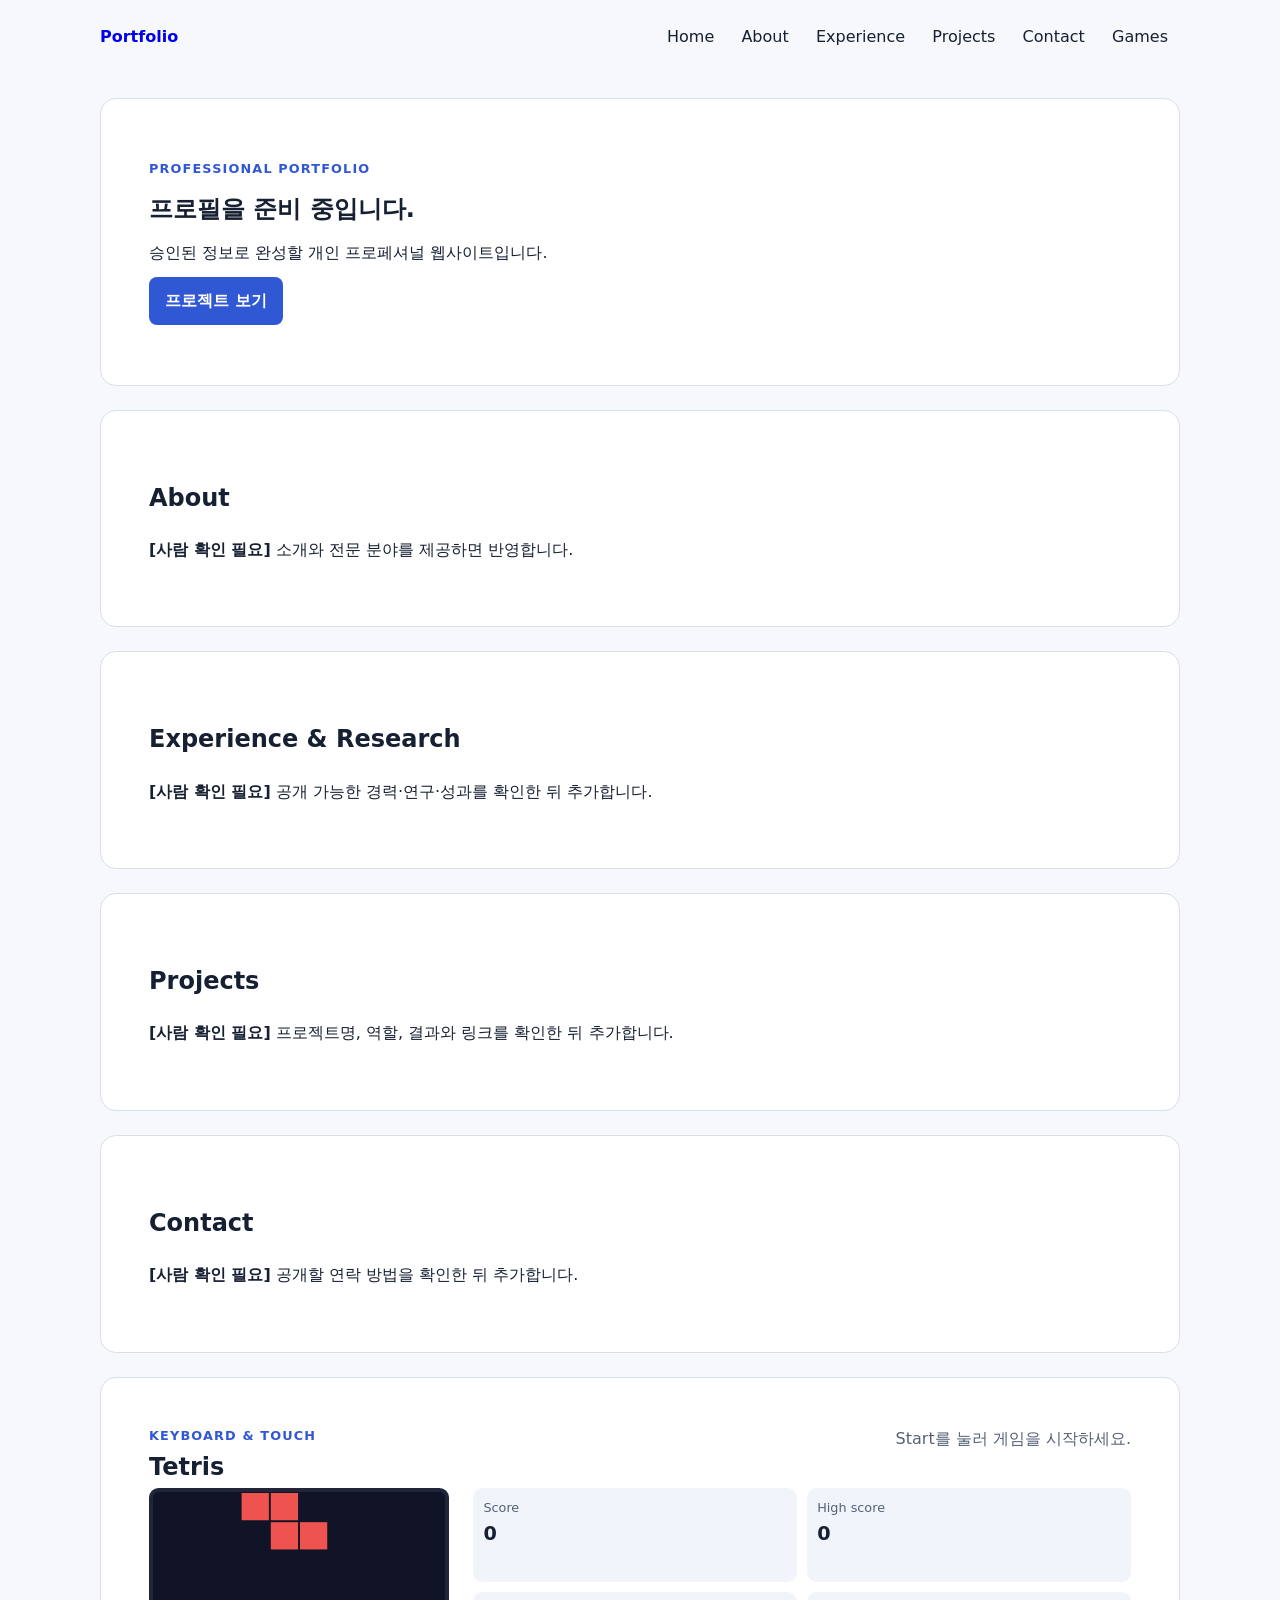
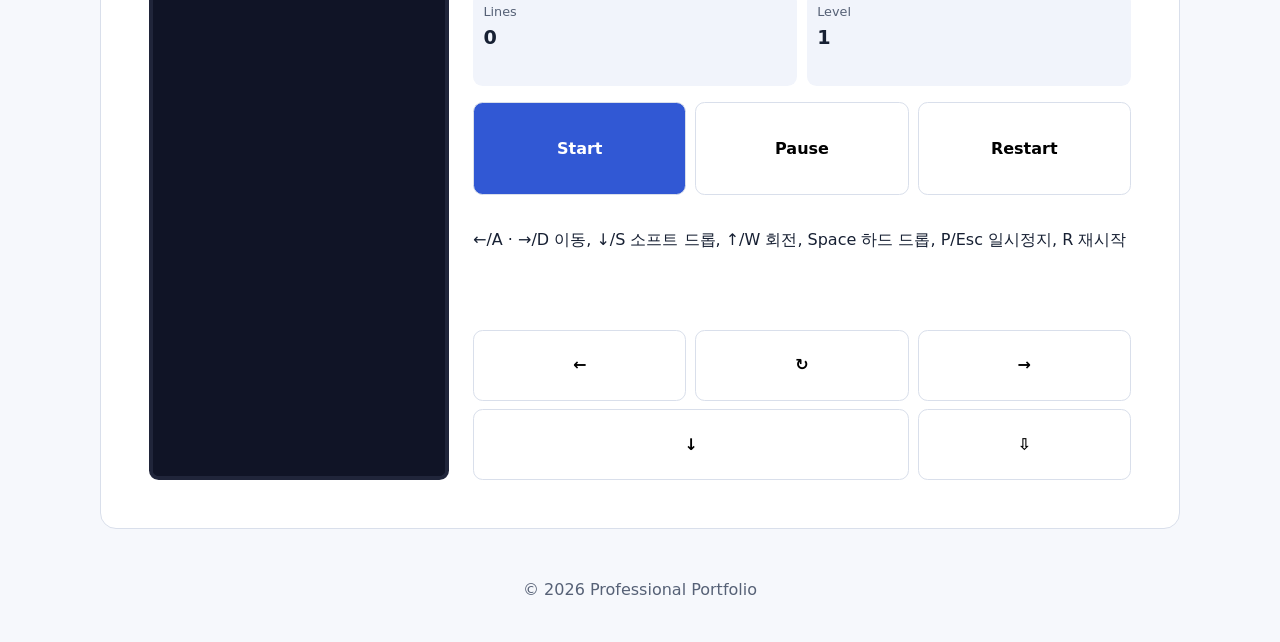
==== index.html @ 53e85b79 "Create responsive portfolio and Tetris game" ====
<!doctype html>
<html lang="ko"><head><meta charset="utf-8"><meta name="viewport" content="width=device-width, initial-scale=1"><meta name="description" content="반응형 프로페셔널 포트폴리오와 테트리스"><title>Professional Portfolio</title><link rel="stylesheet" href="styles.css"></head>
<body><header class="header"><a class="brand" href="#home">Portfolio</a><button id="menu" aria-expanded="false" aria-controls="nav">메뉴</button><nav id="nav" aria-label="주요 메뉴"><a href="#home">Home</a><a href="#about">About</a><a href="#experience">Experience</a><a href="#projects">Projects</a><a href="#contact">Contact</a><a href="#games">Games</a></nav></header>
<main><section id="home" class="hero"><p class="eyebrow">Professional Portfolio</p><h1>프로필을 준비 중입니다.</h1><p>승인된 정보로 완성할 개인 프로페셔널 웹사이트입니다.</p><a class="primary" href="#projects">프로젝트 보기</a></section>
<section id="about"><h2>About</h2><p><strong>[사람 확인 필요]</strong> 소개와 전문 분야를 제공하면 반영합니다.</p></section><section id="experience"><h2>Experience &amp; Research</h2><p><strong>[사람 확인 필요]</strong> 공개 가능한 경력·연구·성과를 확인한 뒤 추가합니다.</p></section><section id="projects"><h2>Projects</h2><p><strong>[사람 확인 필요]</strong> 프로젝트명, 역할, 결과와 링크를 확인한 뒤 추가합니다.</p></section><section id="contact"><h2>Contact</h2><p><strong>[사람 확인 필요]</strong> 공개할 연락 방법을 확인한 뒤 추가합니다.</p></section>
<section id="games"><div class="heading"><div><p class="eyebrow">Keyboard &amp; Touch</p><h2>Tetris</h2></div><p id="status" role="status" aria-live="polite">Start를 눌러 게임을 시작하세요.</p></div><div class="game"><canvas id="board" width="300" height="600" tabindex="0" aria-label="테트리스 게임 보드"></canvas><div class="panel"><dl><div><dt>Score</dt><dd id="score">0</dd></div><div><dt>High score</dt><dd id="high">0</dd></div><div><dt>Lines</dt><dd id="lines">0</dd></div><div><dt>Level</dt><dd id="level">1</dd></div></dl><div class="actions"><button data-a="start">Start</button><button data-a="pause">Pause</button><button data-a="restart">Restart</button></div><p>←/A · →/D 이동, ↓/S 소프트 드롭, ↑/W 회전, Space 하드 드롭, P/Esc 일시정지, R 재시작</p><div class="touch"><button data-a="left" aria-label="왼쪽">←</button><button data-a="rotate" aria-label="회전">↻</button><button data-a="right" aria-label="오른쪽">→</button><button data-a="down" aria-label="소프트 드롭">↓</button><button data-a="drop" aria-label="하드 드롭">⇩</button></div></div></div></section></main><footer>© <span id="year"></span> Professional Portfolio</footer><script src="game.js"></script><script src="script.js"></script></body></html>
---- styles.css ----
:root{--bg:#f6f8fc;--surface:#fff;--text:#172033;--muted:#566176;--accent:#3158d4;--border:#d9dfeb;--max:70rem}*{box-sizing:border-box}html{scroll-behavior:smooth}body{margin:0;min-width:0;background:var(--bg);color:var(--text);font:1rem/1.6 system-ui,sans-serif}.header,main,footer{max-width:var(--max);margin:auto;padding-inline:1.25rem}.header{display:flex;align-items:center;justify-content:space-between;gap:1rem;padding-block:1rem}.brand{font-weight:800;text-decoration:none}nav{display:flex;flex-wrap:wrap;gap:.2rem}nav a,#menu{padding:.5rem .75rem;border-radius:.5rem;text-decoration:none;color:inherit;font:inherit}nav a:hover,nav a:focus-visible{background:#e9edff}#menu{display:none;border:1px solid var(--border);background:#fff}section{margin-block:1.5rem;padding:clamp(1.4rem,4vw,3rem);border:1px solid var(--border);border-radius:1rem;background:var(--surface)}.hero{min-height:18rem;display:grid;align-content:center;gap:.7rem}.hero>*{margin:0}.eyebrow{margin:0;color:var(--accent);font-weight:800;font-size:.8rem;letter-spacing:.09em;text-transform:uppercase}.primary{justify-self:start;padding:.7rem 1rem;background:var(--accent);color:#fff;border-radius:.5rem;text-decoration:none;font-weight:700}.heading{display:flex;justify-content:space-between;gap:1rem}.heading h2{margin:.1rem 0}.heading>#status{margin:0;color:var(--muted);text-align:right}.game{display:grid;grid-template-columns:minmax(0,300px) minmax(15rem,1fr);gap:1.5rem}.game canvas{display:block;width:100%;height:auto;background:#101426;border:4px solid #20253a;border-radius:.6rem;touch-action:none}.panel{display:grid;gap:1rem}.panel dl{display:grid;grid-template-columns:repeat(2,1fr);gap:.6rem;margin:0}.panel dl div{padding:.65rem;background:#f1f4fb;border-radius:.6rem}.panel dt{font-size:.8rem;color:var(--muted)}.panel dd{margin:0;font-size:1.2rem;font-weight:800}.actions,.touch{display:grid;gap:.55rem}.actions{grid-template-columns:repeat(3,1fr)}.touch{grid-template-columns:repeat(3,1fr)}.touch button:nth-child(4){grid-column:1/3}.panel button{min-height:3rem;border:1px solid var(--border);border-radius:.6rem;background:#fff;font:inherit;font-weight:700;touch-action:manipulation}.actions button:first-child{background:var(--accent);color:#fff}footer{padding-block:1.5rem 2.5rem;text-align:center;color:var(--muted)}:focus-visible{outline:3px solid #f0a500;outline-offset:3px}@media(max-width:43.75rem){.header{flex-wrap:wrap}#menu{display:block}nav{display:none;width:100%;flex-direction:column;border-top:1px solid var(--border);padding-top:.5rem}nav.open{display:flex}nav a{width:100%}.heading{display:block}.heading>#status{text-align:left}.game{grid-template-columns:1fr}.game canvas,.panel{max-width:300px;margin:auto;width:100%}}@media(prefers-reduced-motion:reduce){html{scroll-behavior:auto}}
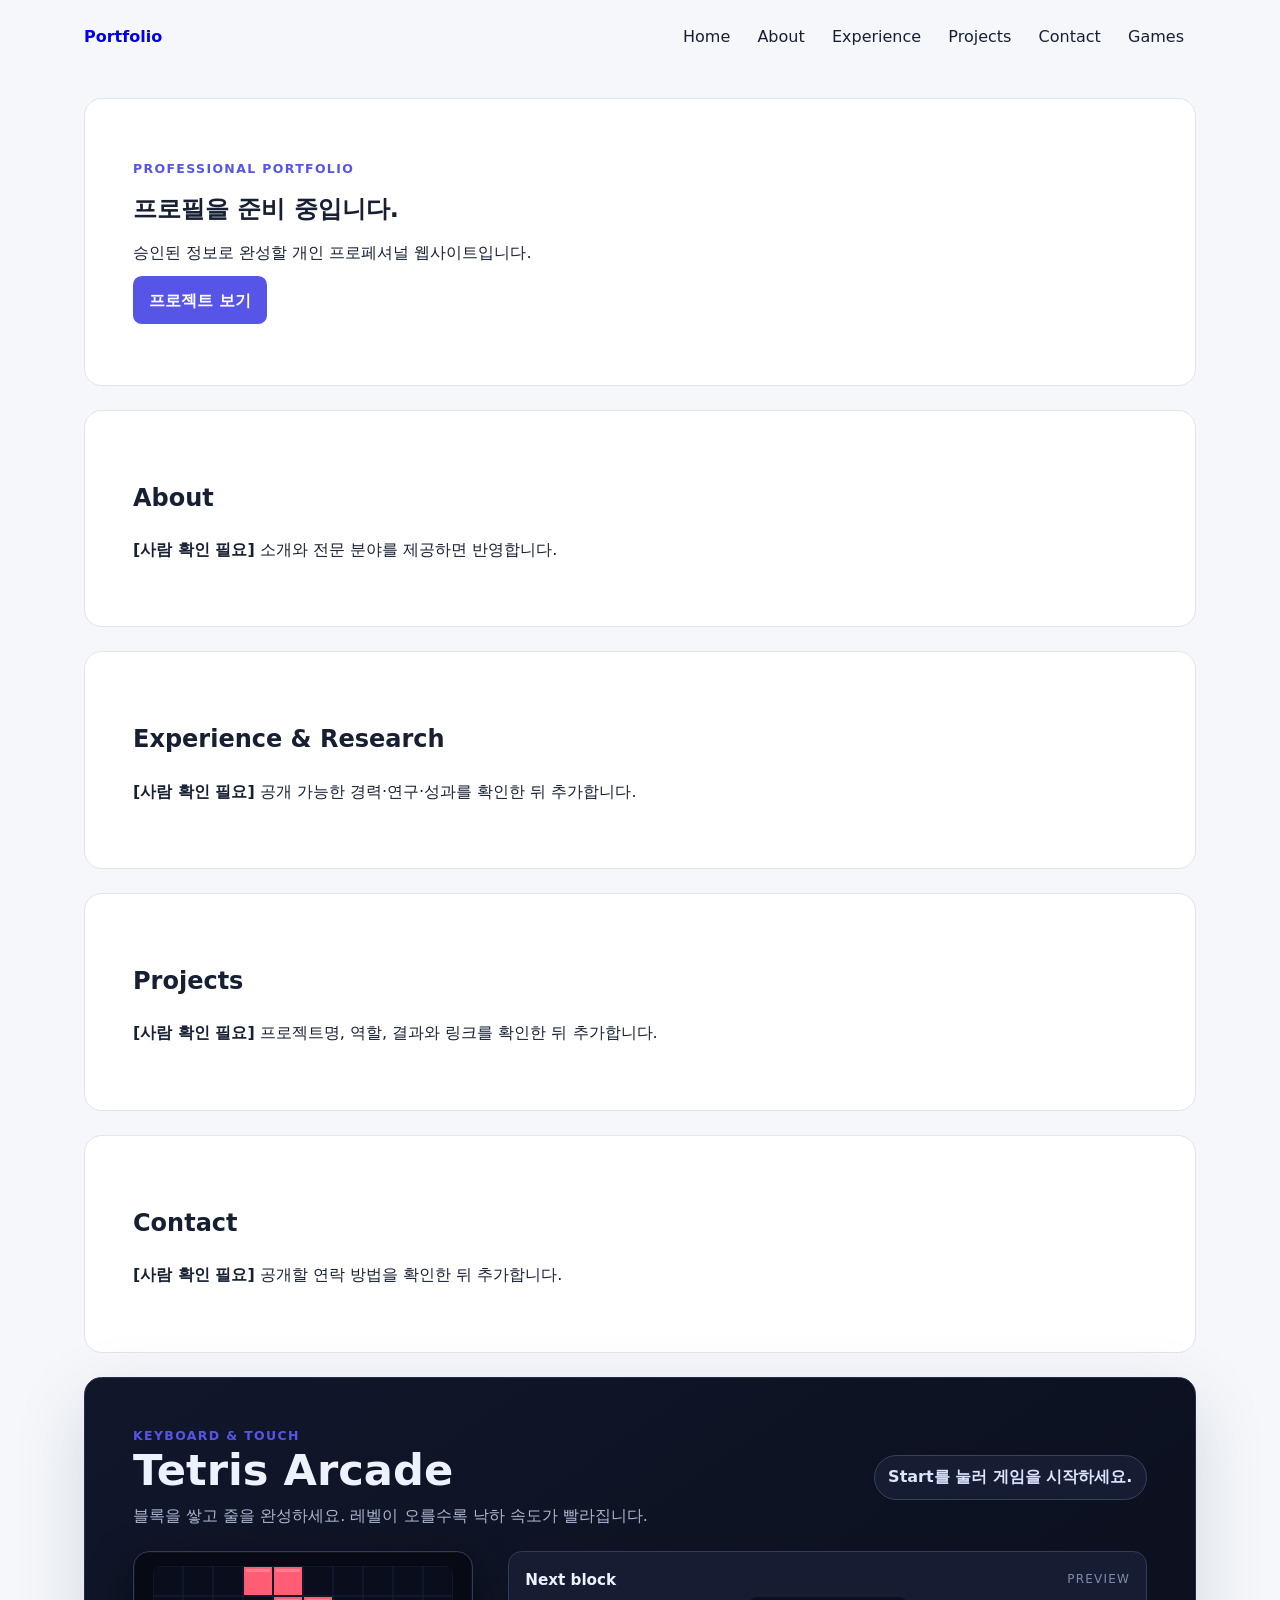
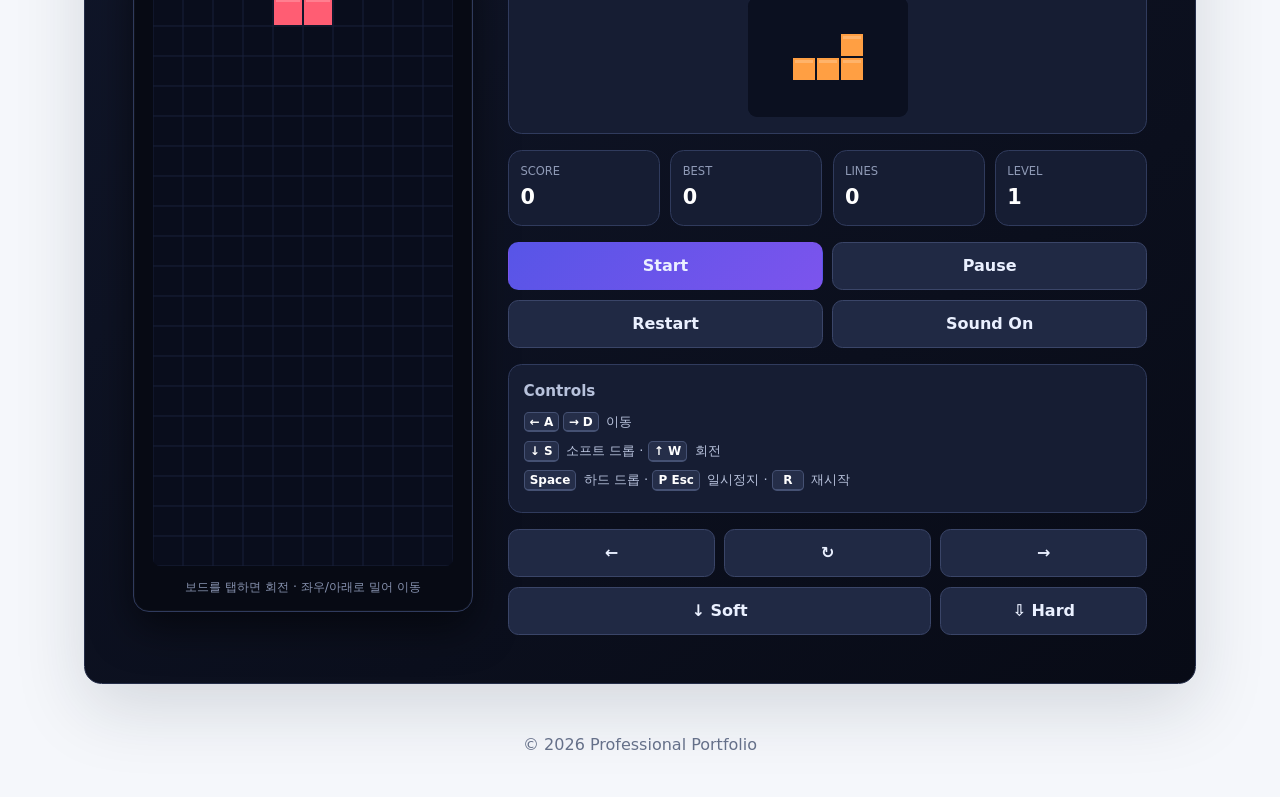
==== commit b4d99c8d: "Improve Tetris sound preview and layout" ====
--- a/index.html
+++ b/index.html
@@ -1,6 +1,39 @@
 <!doctype html>
-<html lang="ko"><head><meta charset="utf-8"><meta name="viewport" content="width=device-width, initial-scale=1"><meta name="description" content="반응형 프로페셔널 포트폴리오와 테트리스"><title>Professional Portfolio</title><link rel="stylesheet" href="styles.css"></head>
-<body><header class="header"><a class="brand" href="#home">Portfolio</a><button id="menu" aria-expanded="false" aria-controls="nav">메뉴</button><nav id="nav" aria-label="주요 메뉴"><a href="#home">Home</a><a href="#about">About</a><a href="#experience">Experience</a><a href="#projects">Projects</a><a href="#contact">Contact</a><a href="#games">Games</a></nav></header>
-<main><section id="home" class="hero"><p class="eyebrow">Professional Portfolio</p><h1>프로필을 준비 중입니다.</h1><p>승인된 정보로 완성할 개인 프로페셔널 웹사이트입니다.</p><a class="primary" href="#projects">프로젝트 보기</a></section>
-<section id="about"><h2>About</h2><p><strong>[사람 확인 필요]</strong> 소개와 전문 분야를 제공하면 반영합니다.</p></section><section id="experience"><h2>Experience &amp; Research</h2><p><strong>[사람 확인 필요]</strong> 공개 가능한 경력·연구·성과를 확인한 뒤 추가합니다.</p></section><section id="projects"><h2>Projects</h2><p><strong>[사람 확인 필요]</strong> 프로젝트명, 역할, 결과와 링크를 확인한 뒤 추가합니다.</p></section><section id="contact"><h2>Contact</h2><p><strong>[사람 확인 필요]</strong> 공개할 연락 방법을 확인한 뒤 추가합니다.</p></section>
-<section id="games"><div class="heading"><div><p class="eyebrow">Keyboard &amp; Touch</p><h2>Tetris</h2></div><p id="status" role="status" aria-live="polite">Start를 눌러 게임을 시작하세요.</p></div><div class="game"><canvas id="board" width="300" height="600" tabindex="0" aria-label="테트리스 게임 보드"></canvas><div class="panel"><dl><div><dt>Score</dt><dd id="score">0</dd></div><div><dt>High score</dt><dd id="high">0</dd></div><div><dt>Lines</dt><dd id="lines">0</dd></div><div><dt>Level</dt><dd id="level">1</dd></div></dl><div class="actions"><button data-a="start">Start</button><button data-a="pause">Pause</button><button data-a="restart">Restart</button></div><p>←/A · →/D 이동, ↓/S 소프트 드롭, ↑/W 회전, Space 하드 드롭, P/Esc 일시정지, R 재시작</p><div class="touch"><button data-a="left" aria-label="왼쪽">←</button><button data-a="rotate" aria-label="회전">↻</button><button data-a="right" aria-label="오른쪽">→</button><button data-a="down" aria-label="소프트 드롭">↓</button><button data-a="drop" aria-label="하드 드롭">⇩</button></div></div></div></section></main><footer>© <span id="year"></span> Professional Portfolio</footer><script src="game.js"></script><script src="script.js"></script></body></html>
+<html lang="ko">
+<head>
+  <meta charset="utf-8">
+  <meta name="viewport" content="width=device-width, initial-scale=1">
+  <meta name="description" content="반응형 프로페셔널 포트폴리오와 테트리스">
+  <title>Professional Portfolio</title>
+  <link rel="stylesheet" href="styles.css">
+</head>
+<body>
+  <header class="header">
+    <a class="brand" href="#home">Portfolio</a>
+    <button id="menu" aria-expanded="false" aria-controls="nav">메뉴</button>
+    <nav id="nav" aria-label="주요 메뉴"><a href="#home">Home</a><a href="#about">About</a><a href="#experience">Experience</a><a href="#projects">Projects</a><a href="#contact">Contact</a><a href="#games">Games</a></nav>
+  </header>
+  <main>
+    <section id="home" class="hero"><p class="eyebrow">Professional Portfolio</p><h1>프로필을 준비 중입니다.</h1><p>승인된 정보로 완성할 개인 프로페셔널 웹사이트입니다.</p><a class="primary" href="#projects">프로젝트 보기</a></section>
+    <section id="about"><h2>About</h2><p><strong>[사람 확인 필요]</strong> 소개와 전문 분야를 제공하면 반영합니다.</p></section>
+    <section id="experience"><h2>Experience &amp; Research</h2><p><strong>[사람 확인 필요]</strong> 공개 가능한 경력·연구·성과를 확인한 뒤 추가합니다.</p></section>
+    <section id="projects"><h2>Projects</h2><p><strong>[사람 확인 필요]</strong> 프로젝트명, 역할, 결과와 링크를 확인한 뒤 추가합니다.</p></section>
+    <section id="contact"><h2>Contact</h2><p><strong>[사람 확인 필요]</strong> 공개할 연락 방법을 확인한 뒤 추가합니다.</p></section>
+    <section id="games" class="games-section">
+      <div class="heading"><div><p class="eyebrow">Keyboard &amp; Touch</p><h2>Tetris Arcade</h2><p class="game-intro">블록을 쌓고 줄을 완성하세요. 레벨이 오를수록 낙하 속도가 빨라집니다.</p></div><p id="status" class="status" role="status" aria-live="polite">Start를 눌러 게임을 시작하세요.</p></div>
+      <div class="game-layout">
+        <div class="board-card"><canvas id="board" width="300" height="600" tabindex="0" aria-label="테트리스 게임 보드"></canvas><p class="board-hint">보드를 탭하면 회전 · 좌우/아래로 밀어 이동</p></div>
+        <aside class="game-sidebar" aria-label="테트리스 정보와 조작">
+          <div class="next-card"><div class="card-title"><h3>Next block</h3><span>Preview</span></div><canvas id="next-board" width="160" height="120" aria-label="다음 테트로미노 미리보기"></canvas></div>
+          <dl class="score-grid"><div><dt>Score</dt><dd id="score">0</dd></div><div><dt>Best</dt><dd id="high">0</dd></div><div><dt>Lines</dt><dd id="lines">0</dd></div><div><dt>Level</dt><dd id="level">1</dd></div></dl>
+          <div class="game-actions"><button data-a="start" class="accent">Start</button><button data-a="pause">Pause</button><button data-a="restart">Restart</button><button data-a="sound" id="sound-toggle" aria-pressed="true">Sound On</button></div>
+          <div class="key-guide"><h3>Controls</h3><p><kbd>← A</kbd><kbd>→ D</kbd> 이동</p><p><kbd>↓ S</kbd> 소프트 드롭 · <kbd>↑ W</kbd> 회전</p><p><kbd>Space</kbd> 하드 드롭 · <kbd>P Esc</kbd> 일시정지 · <kbd>R</kbd> 재시작</p></div>
+          <div class="touch" aria-label="모바일 조작"><button data-a="left" aria-label="왼쪽">←</button><button data-a="rotate" aria-label="회전">↻</button><button data-a="right" aria-label="오른쪽">→</button><button data-a="down" aria-label="소프트 드롭">↓ Soft</button><button data-a="drop" aria-label="하드 드롭">⇩ Hard</button></div>
+        </aside>
+      </div>
+    </section>
+  </main>
+  <footer>© <span id="year"></span> Professional Portfolio</footer>
+  <script src="game.js"></script><script src="script.js"></script>
+</body>
+</html>
--- a/styles.css
+++ b/styles.css
@@ -1 +1,3 @@
-:root{--bg:#f6f8fc;--surface:#fff;--text:#172033;--muted:#566176;--accent:#3158d4;--border:#d9dfeb;--max:70rem}*{box-sizing:border-box}html{scroll-behavior:smooth}body{margin:0;min-width:0;background:var(--bg);color:var(--text);font:1rem/1.6 system-ui,sans-serif}.header,main,footer{max-width:var(--max);margin:auto;padding-inline:1.25rem}.header{display:flex;align-items:center;justify-content:space-between;gap:1rem;padding-block:1rem}.brand{font-weight:800;text-decoration:none}nav{display:flex;flex-wrap:wrap;gap:.2rem}nav a,#menu{padding:.5rem .75rem;border-radius:.5rem;text-decoration:none;color:inherit;font:inherit}nav a:hover,nav a:focus-visible{background:#e9edff}#menu{display:none;border:1px solid var(--border);background:#fff}section{margin-block:1.5rem;padding:clamp(1.4rem,4vw,3rem);border:1px solid var(--border);border-radius:1rem;background:var(--surface)}.hero{min-height:18rem;display:grid;align-content:center;gap:.7rem}.hero>*{margin:0}.eyebrow{margin:0;color:var(--accent);font-weight:800;font-size:.8rem;letter-spacing:.09em;text-transform:uppercase}.primary{justify-self:start;padding:.7rem 1rem;background:var(--accent);color:#fff;border-radius:.5rem;text-decoration:none;font-weight:700}.heading{display:flex;justify-content:space-between;gap:1rem}.heading h2{margin:.1rem 0}.heading>#status{margin:0;color:var(--muted);text-align:right}.game{display:grid;grid-template-columns:minmax(0,300px) minmax(15rem,1fr);gap:1.5rem}.game canvas{display:block;width:100%;height:auto;background:#101426;border:4px solid #20253a;border-radius:.6rem;touch-action:none}.panel{display:grid;gap:1rem}.panel dl{display:grid;grid-template-columns:repeat(2,1fr);gap:.6rem;margin:0}.panel dl div{padding:.65rem;background:#f1f4fb;border-radius:.6rem}.panel dt{font-size:.8rem;color:var(--muted)}.panel dd{margin:0;font-size:1.2rem;font-weight:800}.actions,.touch{display:grid;gap:.55rem}.actions{grid-template-columns:repeat(3,1fr)}.touch{grid-template-columns:repeat(3,1fr)}.touch button:nth-child(4){grid-column:1/3}.panel button{min-height:3rem;border:1px solid var(--border);border-radius:.6rem;background:#fff;font:inherit;font-weight:700;touch-action:manipulation}.actions button:first-child{background:var(--accent);color:#fff}footer{padding-block:1.5rem 2.5rem;text-align:center;color:var(--muted)}:focus-visible{outline:3px solid #f0a500;outline-offset:3px}@media(max-width:43.75rem){.header{flex-wrap:wrap}#menu{display:block}nav{display:none;width:100%;flex-direction:column;border-top:1px solid var(--border);padding-top:.5rem}nav.open{display:flex}nav a{width:100%}.heading{display:block}.heading>#status{text-align:left}.game{grid-template-columns:1fr}.game canvas,.panel{max-width:300px;margin:auto;width:100%}}@media(prefers-reduced-motion:reduce){html{scroll-behavior:auto}}
+:root{--bg:#f5f7fb;--surface:#fff;--text:#172033;--muted:#657089;--accent:#5755e7;--accent2:#27c4f4;--border:#dfe4ef;--dark:#0c1020;--max:72rem}*{box-sizing:border-box}html{scroll-behavior:smooth}body{margin:0;min-width:0;background:var(--bg);color:var(--text);font:1rem/1.6 system-ui,sans-serif}.header,main,footer{max-width:var(--max);margin:auto;padding-inline:1.25rem}.header{display:flex;align-items:center;justify-content:space-between;gap:1rem;padding-block:1rem}.brand{font-weight:900;text-decoration:none}nav{display:flex;flex-wrap:wrap;gap:.2rem}nav a,#menu{padding:.5rem .75rem;border-radius:.5rem;text-decoration:none;color:inherit;font:inherit}nav a:hover,nav a:focus-visible{background:#e9eafd}#menu{display:none;border:1px solid var(--border);background:#fff}section{margin-block:1.5rem;padding:clamp(1.4rem,4vw,3rem);border:1px solid var(--border);border-radius:1.1rem;background:var(--surface)}.hero{min-height:18rem;display:grid;align-content:center;gap:.7rem}.hero>*{margin:0}.eyebrow{margin:0;color:var(--accent);font-weight:900;font-size:.78rem;letter-spacing:.11em;text-transform:uppercase}.primary{justify-self:start;padding:.7rem 1rem;background:var(--accent);color:#fff;border-radius:.55rem;text-decoration:none;font-weight:800}footer{padding-block:1.5rem 2.5rem;text-align:center;color:var(--muted)}:focus-visible{outline:3px solid #ffbb36;outline-offset:3px}
+.games-section{color:#edf2ff;background:linear-gradient(145deg,#11172b,#080b16);border-color:#242d48;box-shadow:0 24px 70px #17203325}.heading{display:flex;justify-content:space-between;gap:1.5rem;margin-bottom:1.4rem}.heading h2{margin:.1rem 0;font-size:clamp(1.8rem,4vw,2.7rem);line-height:1.1}.game-intro{margin:.5rem 0 0;color:#abb6d2}.status{align-self:center;margin:0;padding:.55rem .85rem;border:1px solid #364162;border-radius:999px;color:#dce4ff;background:#161d33;text-align:center;font-weight:700}.game-layout{display:grid;grid-template-columns:minmax(260px,340px) minmax(260px,1fr);gap:clamp(1rem,3vw,2.2rem);align-items:start}.board-card{padding:clamp(.55rem,2vw,.9rem);border:1px solid #303b5d;border-radius:1rem;background:#070a14;box-shadow:inset 0 0 0 1px #ffffff08,0 16px 40px #0008}.board-card canvas{display:block;width:100%;height:auto;max-width:300px;margin:auto;background:#090d1c;border-radius:.45rem;touch-action:none}.board-hint{margin:.65rem 0 0;color:#8792af;font-size:.78rem;text-align:center}.game-sidebar{display:grid;gap:1rem}.next-card,.score-grid>div,.key-guide{border:1px solid #303b5d;border-radius:.85rem;background:#161d33}.next-card{padding:1rem}.card-title{display:flex;align-items:center;justify-content:space-between}.card-title h3,.key-guide h3{margin:0;font-size:.95rem}.card-title span{color:#7f8aaa;font-size:.75rem;text-transform:uppercase;letter-spacing:.1em}.next-card canvas{display:block;width:160px;max-width:100%;height:120px;margin:.3rem auto 0;background:#0b1020;border-radius:.6rem}.score-grid{display:grid;grid-template-columns:repeat(4,1fr);gap:.65rem;margin:0}.score-grid>div{padding:.7rem}.score-grid dt{color:#8f9ab6;font-size:.72rem;text-transform:uppercase}.score-grid dd{margin:0;color:#fff;font-size:1.3rem;font-weight:900}.game-actions,.touch{display:grid;gap:.6rem}.game-actions{grid-template-columns:repeat(2,1fr)}.touch{grid-template-columns:repeat(3,1fr)}.touch button:nth-child(4){grid-column:1/3}.game-actions button,.touch button{min-height:3rem;border:1px solid #3a4568;border-radius:.65rem;color:#eaf0ff;background:#202944;font:inherit;font-weight:800;cursor:pointer;touch-action:manipulation}.game-actions button:hover,.touch button:hover{background:#2a3556}.game-actions .accent{border-color:transparent;background:linear-gradient(135deg,var(--accent),#7c54ed)}.game-actions [aria-pressed=false]{color:#9ca7c2;background:#11172a}.key-guide{padding:.9rem;color:#b8c2dc;font-size:.82rem}.key-guide p{margin:.45rem 0}.key-guide kbd{display:inline-block;min-width:2rem;margin-right:.2rem;padding:.12rem .32rem;border:1px solid #455173;border-bottom-width:2px;border-radius:.3rem;color:#fff;background:#252e49;text-align:center;font:700 .75rem system-ui}
+@media(max-width:48rem){.game-layout{grid-template-columns:minmax(250px,310px) minmax(240px,1fr)}.score-grid{grid-template-columns:repeat(2,1fr)}}@media(max-width:43.75rem){.header{flex-wrap:wrap}#menu{display:block}nav{display:none;width:100%;flex-direction:column;border-top:1px solid var(--border);padding-top:.5rem}nav.open{display:flex}nav a{width:100%}.heading{display:block}.status{display:inline-block;margin-top:.8rem}.game-layout{grid-template-columns:1fr}.board-card,.game-sidebar{width:100%;max-width:340px;margin:auto}.score-grid{grid-template-columns:repeat(2,1fr)}.score-grid dd{font-size:1.05rem}}@media(max-width:25rem){section{padding:1rem}}@media(prefers-reduced-motion:reduce){html{scroll-behavior:auto}}
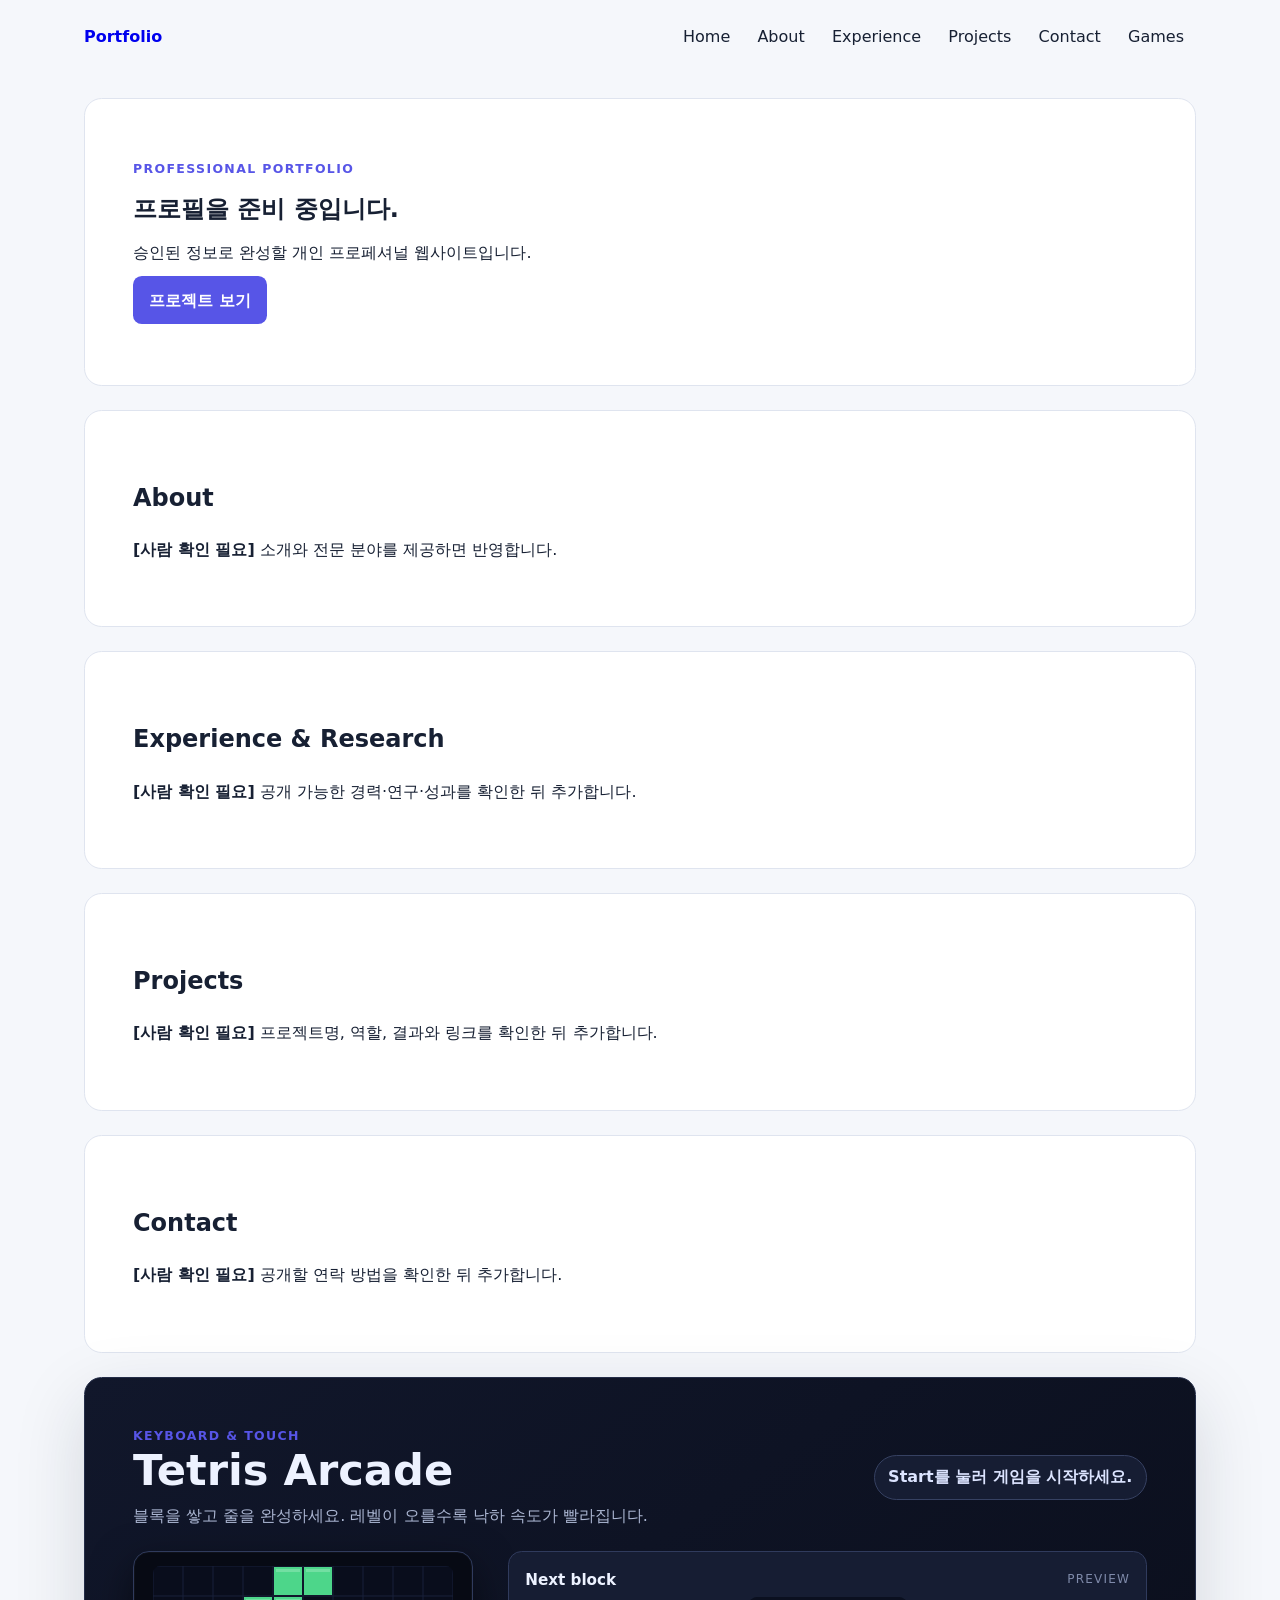
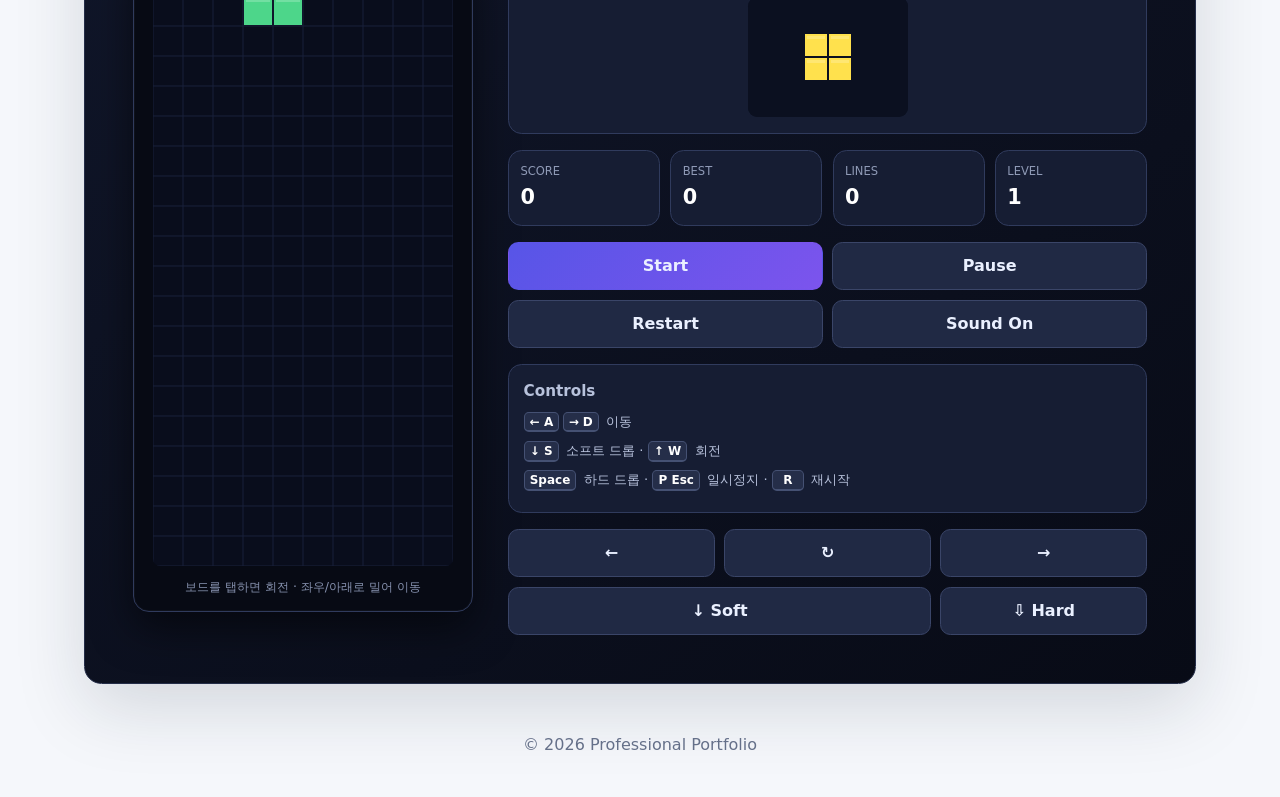
==== commit c68e8e40: "Refresh cached Tetris assets" ====
--- a/index.html
+++ b/index.html
@@ -5,7 +5,7 @@
   <meta name="viewport" content="width=device-width, initial-scale=1">
   <meta name="description" content="반응형 프로페셔널 포트폴리오와 테트리스">
   <title>Professional Portfolio</title>
-  <link rel="stylesheet" href="styles.css">
+  <link rel="stylesheet" href="styles.css?v=20260714-2">
 </head>
 <body>
   <header class="header">
@@ -34,6 +34,6 @@
     </section>
   </main>
   <footer>© <span id="year"></span> Professional Portfolio</footer>
-  <script src="game.js"></script><script src="script.js"></script>
+  <script src="game.js?v=20260714-2"></script><script src="script.js?v=20260714-2"></script>
 </body>
 </html>
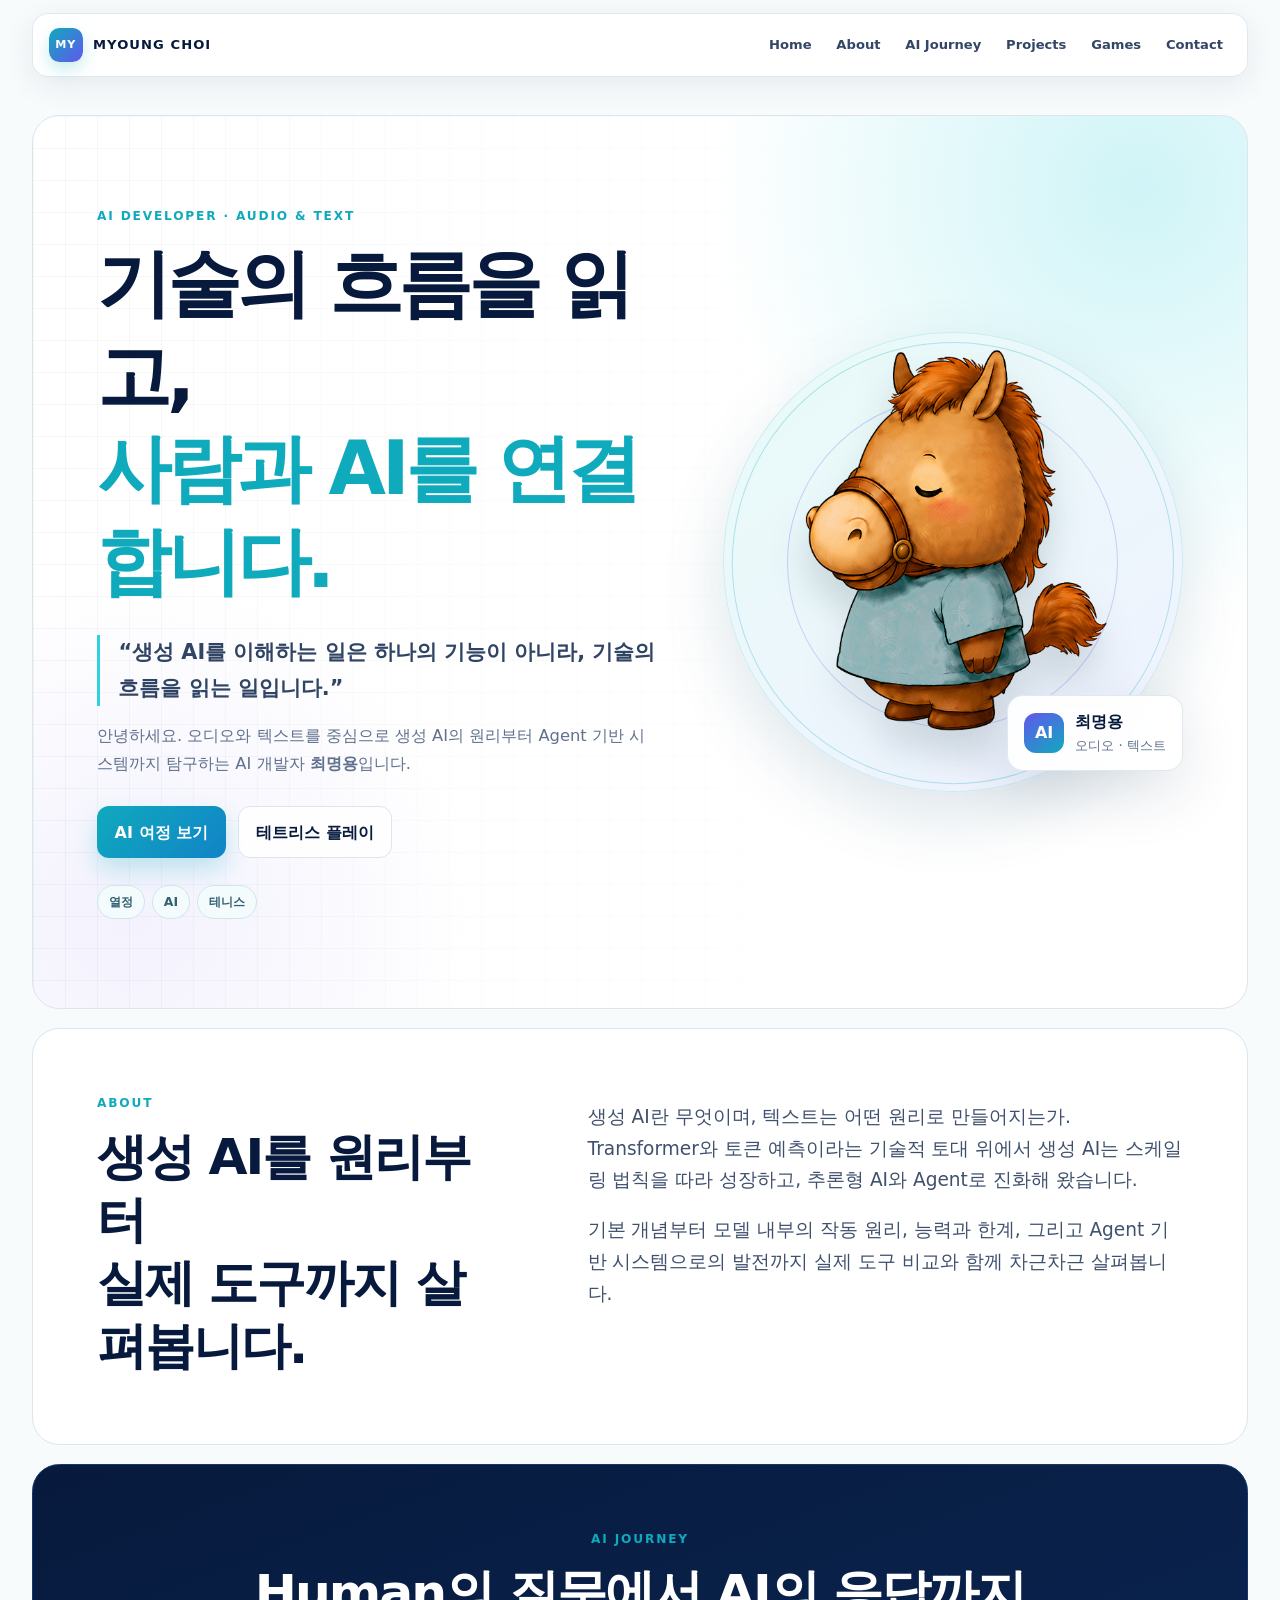
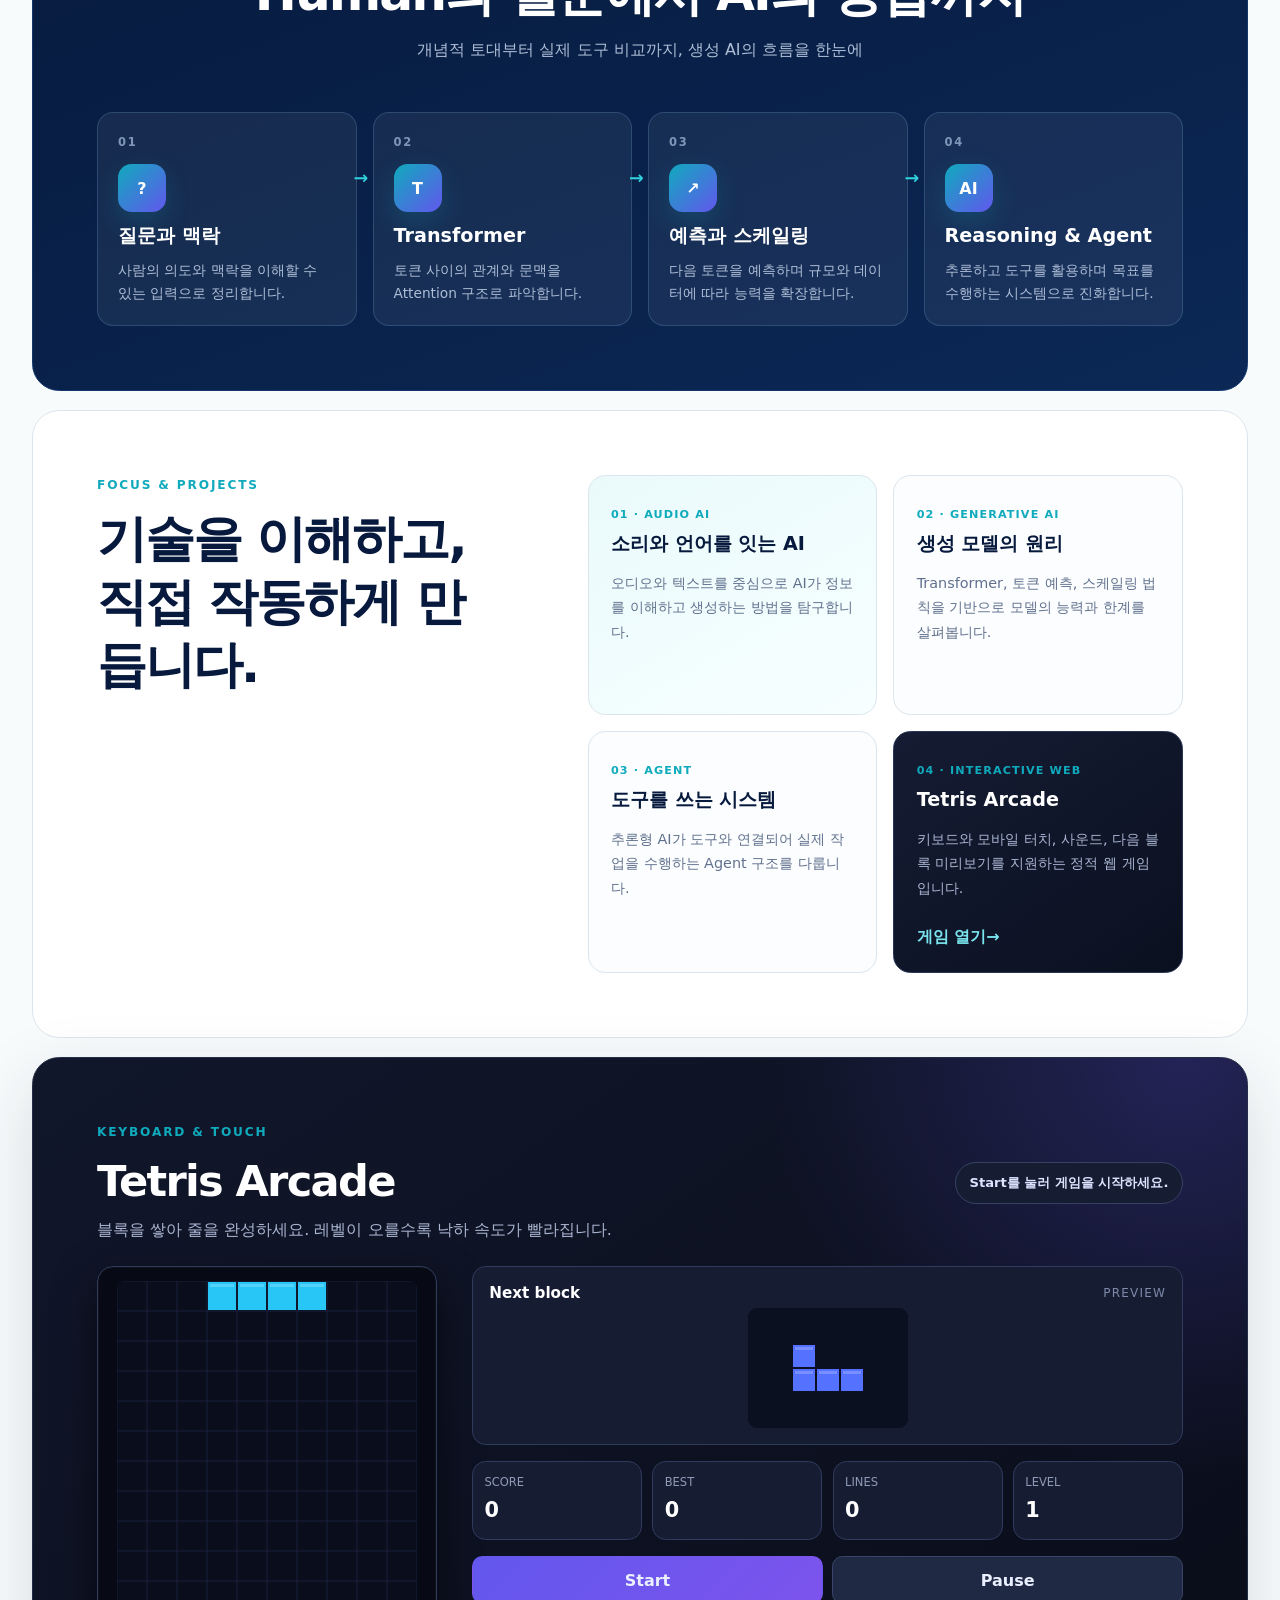
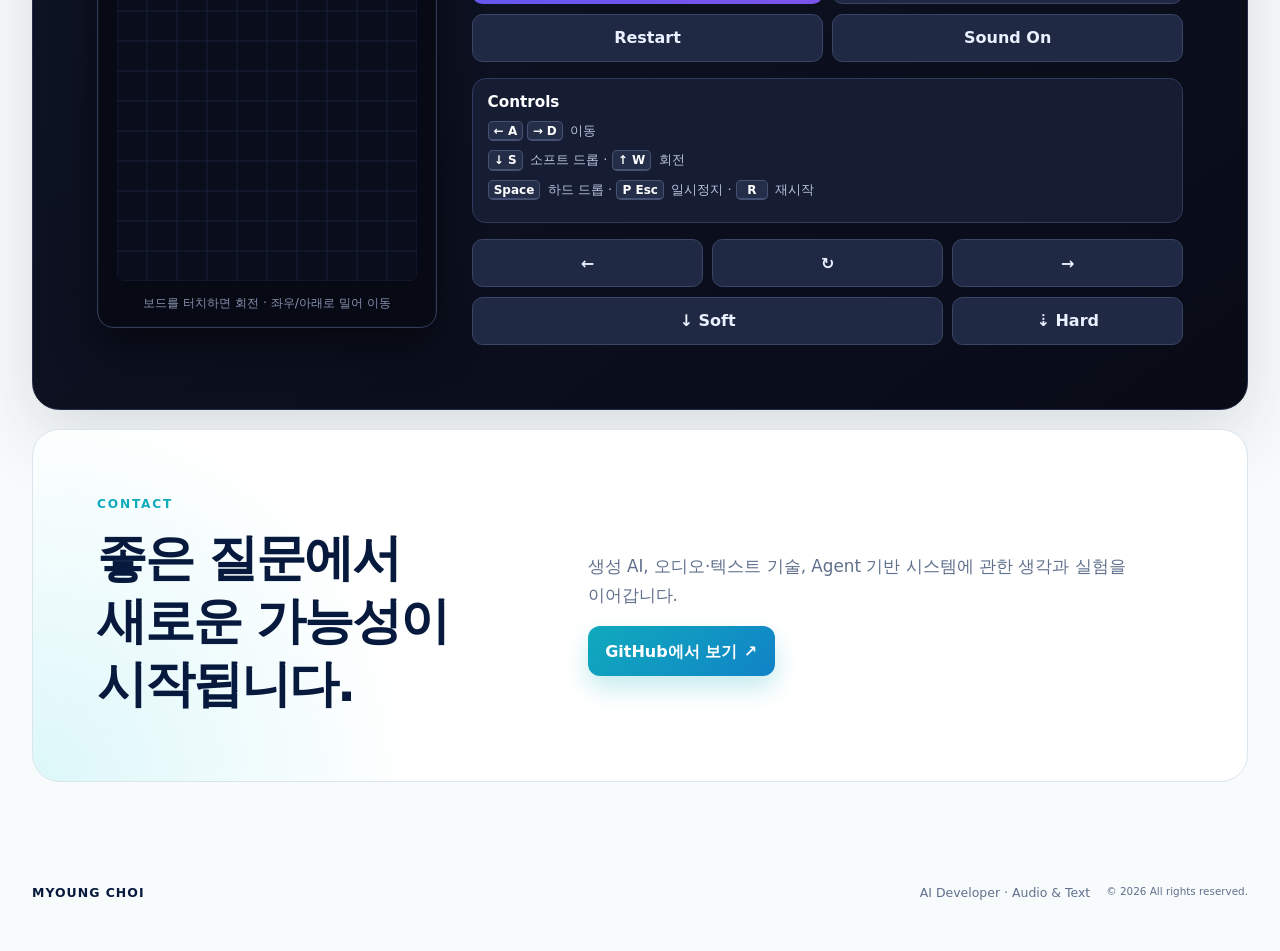
==== commit e50cea24: "Build AI portfolio visual experience" ====
--- a/index.html
+++ b/index.html
@@ -3,37 +3,138 @@
 <head>
   <meta charset="utf-8">
   <meta name="viewport" content="width=device-width, initial-scale=1">
-  <meta name="description" content="반응형 프로페셔널 포트폴리오와 테트리스">
-  <title>Professional Portfolio</title>
-  <link rel="stylesheet" href="styles.css?v=20260714-2">
+  <meta name="description" content="생성 AI의 원리와 흐름을 탐구하는 AI 개발자 최명용의 프로페셔널 포트폴리오">
+  <meta name="theme-color" content="#071a3d">
+  <title>최명용 | AI Developer</title>
+  <link rel="stylesheet" href="styles.css?v=20260714-3">
 </head>
 <body>
-  <header class="header">
-    <a class="brand" href="#home">Portfolio</a>
-    <button id="menu" aria-expanded="false" aria-controls="nav">메뉴</button>
-    <nav id="nav" aria-label="주요 메뉴"><a href="#home">Home</a><a href="#about">About</a><a href="#experience">Experience</a><a href="#projects">Projects</a><a href="#contact">Contact</a><a href="#games">Games</a></nav>
+  <a class="skip-link" href="#main">본문으로 바로가기</a>
+  <header class="site-header">
+    <a class="brand" href="#home" aria-label="최명용 포트폴리오 홈">
+      <span class="brand-mark" aria-hidden="true">MY</span>
+      <span>MYOUNG CHOI</span>
+    </a>
+    <button id="menu" class="menu-button" type="button" aria-expanded="false" aria-controls="nav">메뉴</button>
+    <nav id="nav" aria-label="주요 메뉴">
+      <a href="#home">Home</a>
+      <a href="#about">About</a>
+      <a href="#journey">AI Journey</a>
+      <a href="#projects">Projects</a>
+      <a href="#games">Games</a>
+      <a href="#contact">Contact</a>
+    </nav>
   </header>
-  <main>
-    <section id="home" class="hero"><p class="eyebrow">Professional Portfolio</p><h1>프로필을 준비 중입니다.</h1><p>승인된 정보로 완성할 개인 프로페셔널 웹사이트입니다.</p><a class="primary" href="#projects">프로젝트 보기</a></section>
-    <section id="about"><h2>About</h2><p><strong>[사람 확인 필요]</strong> 소개와 전문 분야를 제공하면 반영합니다.</p></section>
-    <section id="experience"><h2>Experience &amp; Research</h2><p><strong>[사람 확인 필요]</strong> 공개 가능한 경력·연구·성과를 확인한 뒤 추가합니다.</p></section>
-    <section id="projects"><h2>Projects</h2><p><strong>[사람 확인 필요]</strong> 프로젝트명, 역할, 결과와 링크를 확인한 뒤 추가합니다.</p></section>
-    <section id="contact"><h2>Contact</h2><p><strong>[사람 확인 필요]</strong> 공개할 연락 방법을 확인한 뒤 추가합니다.</p></section>
-    <section id="games" class="games-section">
-      <div class="heading"><div><p class="eyebrow">Keyboard &amp; Touch</p><h2>Tetris Arcade</h2><p class="game-intro">블록을 쌓고 줄을 완성하세요. 레벨이 오를수록 낙하 속도가 빨라집니다.</p></div><p id="status" class="status" role="status" aria-live="polite">Start를 눌러 게임을 시작하세요.</p></div>
+
+  <main id="main">
+    <section id="home" class="hero" aria-labelledby="hero-title">
+      <div class="hero-copy">
+        <p class="eyebrow">AI Developer · Audio &amp; Text</p>
+        <h1 id="hero-title">기술의 흐름을 읽고,<br><span>사람과 AI를 연결합니다.</span></h1>
+        <blockquote>“생성 AI를 이해하는 일은 하나의 기능이 아니라, 기술의 흐름을 읽는 일입니다.”</blockquote>
+        <p class="hero-summary">안녕하세요. 오디오와 텍스트를 중심으로 생성 AI의 원리부터 Agent 기반 시스템까지 탐구하는 AI 개발자 <strong>최명용</strong>입니다.</p>
+        <div class="hero-actions">
+          <a class="button primary" href="#journey">AI 여정 보기</a>
+          <a class="button secondary" href="#games">테트리스 플레이</a>
+        </div>
+        <ul class="keyword-list" aria-label="핵심 키워드">
+          <li>열정</li><li>AI</li><li>테니스</li>
+        </ul>
+      </div>
+      <div class="hero-visual" aria-label="최명용을 상징하는 말 캐릭터">
+        <div class="orbit orbit-one" aria-hidden="true"></div>
+        <div class="orbit orbit-two" aria-hidden="true"></div>
+        <img src="assets/horse-guide.png" alt="청록색 셔츠를 입은 친근한 갈색 말 캐릭터" width="1109" height="1419">
+        <div class="profile-chip"><span>AI</span><strong>최명용</strong><small>오디오 · 텍스트</small></div>
+      </div>
+    </section>
+
+    <section id="about" class="intro-section" aria-labelledby="about-title">
+      <div class="section-heading">
+        <p class="eyebrow">About</p>
+        <h2 id="about-title">생성 AI를 원리부터<br>실제 도구까지 살펴봅니다.</h2>
+      </div>
+      <div class="intro-copy">
+        <p>생성 AI란 무엇이며, 텍스트는 어떤 원리로 만들어지는가. Transformer와 토큰 예측이라는 기술적 토대 위에서 생성 AI는 스케일링 법칙을 따라 성장하고, 추론형 AI와 Agent로 진화해 왔습니다.</p>
+        <p>기본 개념부터 모델 내부의 작동 원리, 능력과 한계, 그리고 Agent 기반 시스템으로의 발전까지 실제 도구 비교와 함께 차근차근 살펴봅니다.</p>
+      </div>
+    </section>
+
+    <section id="journey" class="journey-section" aria-labelledby="journey-title">
+      <div class="section-heading centered">
+        <p class="eyebrow">AI Journey</p>
+        <h2 id="journey-title">Human의 질문에서 AI의 응답까지</h2>
+        <p>개념적 토대부터 실제 도구 비교까지, 생성 AI의 흐름을 한눈에</p>
+      </div>
+      <ol class="journey-grid">
+        <li><span class="step-number">01</span><div class="step-icon" aria-hidden="true">?</div><h3>질문과 맥락</h3><p>사람의 의도와 맥락을 이해할 수 있는 입력으로 정리합니다.</p></li>
+        <li><span class="step-number">02</span><div class="step-icon" aria-hidden="true">T</div><h3>Transformer</h3><p>토큰 사이의 관계와 문맥을 Attention 구조로 파악합니다.</p></li>
+        <li><span class="step-number">03</span><div class="step-icon" aria-hidden="true">↗</div><h3>예측과 스케일링</h3><p>다음 토큰을 예측하며 규모와 데이터에 따라 능력을 확장합니다.</p></li>
+        <li><span class="step-number">04</span><div class="step-icon" aria-hidden="true">AI</div><h3>Reasoning &amp; Agent</h3><p>추론하고 도구를 활용하며 목표를 수행하는 시스템으로 진화합니다.</p></li>
+      </ol>
+    </section>
+
+    <section id="projects" class="focus-section" aria-labelledby="projects-title">
+      <div class="section-heading">
+        <p class="eyebrow">Focus &amp; Projects</p>
+        <h2 id="projects-title">기술을 이해하고,<br>직접 작동하게 만듭니다.</h2>
+      </div>
+      <div class="focus-grid">
+        <article class="focus-card featured">
+          <span class="card-tag">01 · Audio AI</span>
+          <h3>소리와 언어를 잇는 AI</h3>
+          <p>오디오와 텍스트를 중심으로 AI가 정보를 이해하고 생성하는 방법을 탐구합니다.</p>
+        </article>
+        <article class="focus-card">
+          <span class="card-tag">02 · Generative AI</span>
+          <h3>생성 모델의 원리</h3>
+          <p>Transformer, 토큰 예측, 스케일링 법칙을 기반으로 모델의 능력과 한계를 살펴봅니다.</p>
+        </article>
+        <article class="focus-card">
+          <span class="card-tag">03 · Agent</span>
+          <h3>도구를 쓰는 시스템</h3>
+          <p>추론형 AI가 도구와 연결되어 실제 작업을 수행하는 Agent 구조를 다룹니다.</p>
+        </article>
+        <article class="focus-card game-project">
+          <span class="card-tag">04 · Interactive Web</span>
+          <h3>Tetris Arcade</h3>
+          <p>키보드와 모바일 터치, 사운드, 다음 블록 미리보기를 지원하는 정적 웹 게임입니다.</p>
+          <a href="#games">게임 열기 <span aria-hidden="true">→</span></a>
+        </article>
+      </div>
+    </section>
+
+    <section id="games" class="games-section" aria-labelledby="games-title">
+      <div class="heading">
+        <div><p class="eyebrow">Keyboard &amp; Touch</p><h2 id="games-title">Tetris Arcade</h2><p class="game-intro">블록을 쌓아 줄을 완성하세요. 레벨이 오를수록 낙하 속도가 빨라집니다.</p></div>
+        <p id="status" class="status" role="status" aria-live="polite">Start를 눌러 게임을 시작하세요.</p>
+      </div>
       <div class="game-layout">
-        <div class="board-card"><canvas id="board" width="300" height="600" tabindex="0" aria-label="테트리스 게임 보드"></canvas><p class="board-hint">보드를 탭하면 회전 · 좌우/아래로 밀어 이동</p></div>
+        <div class="board-card"><canvas id="board" width="300" height="600" tabindex="0" aria-label="테트리스 게임 보드"></canvas><p class="board-hint">보드를 터치하면 회전 · 좌우/아래로 밀어 이동</p></div>
         <aside class="game-sidebar" aria-label="테트리스 정보와 조작">
           <div class="next-card"><div class="card-title"><h3>Next block</h3><span>Preview</span></div><canvas id="next-board" width="160" height="120" aria-label="다음 테트로미노 미리보기"></canvas></div>
           <dl class="score-grid"><div><dt>Score</dt><dd id="score">0</dd></div><div><dt>Best</dt><dd id="high">0</dd></div><div><dt>Lines</dt><dd id="lines">0</dd></div><div><dt>Level</dt><dd id="level">1</dd></div></dl>
           <div class="game-actions"><button data-a="start" class="accent">Start</button><button data-a="pause">Pause</button><button data-a="restart">Restart</button><button data-a="sound" id="sound-toggle" aria-pressed="true">Sound On</button></div>
           <div class="key-guide"><h3>Controls</h3><p><kbd>← A</kbd><kbd>→ D</kbd> 이동</p><p><kbd>↓ S</kbd> 소프트 드롭 · <kbd>↑ W</kbd> 회전</p><p><kbd>Space</kbd> 하드 드롭 · <kbd>P Esc</kbd> 일시정지 · <kbd>R</kbd> 재시작</p></div>
-          <div class="touch" aria-label="모바일 조작"><button data-a="left" aria-label="왼쪽">←</button><button data-a="rotate" aria-label="회전">↻</button><button data-a="right" aria-label="오른쪽">→</button><button data-a="down" aria-label="소프트 드롭">↓ Soft</button><button data-a="drop" aria-label="하드 드롭">⇩ Hard</button></div>
+          <div class="touch" aria-label="모바일 조작"><button data-a="left" aria-label="왼쪽">←</button><button data-a="rotate" aria-label="회전">↻</button><button data-a="right" aria-label="오른쪽">→</button><button data-a="down" aria-label="소프트 드롭">↓ Soft</button><button data-a="drop" aria-label="하드 드롭">⇣ Hard</button></div>
         </aside>
       </div>
     </section>
+
+    <section id="contact" class="contact-section" aria-labelledby="contact-title">
+      <div>
+        <p class="eyebrow">Contact</p>
+        <h2 id="contact-title">좋은 질문에서<br>새로운 가능성이 시작됩니다.</h2>
+      </div>
+      <div class="contact-copy">
+        <p>생성 AI, 오디오·텍스트 기술, Agent 기반 시스템에 관한 생각과 실험을 이어갑니다.</p>
+        <a class="button primary" href="https://github.com/mychoiand" target="_blank" rel="noopener noreferrer">GitHub에서 보기 <span aria-hidden="true">↗</span></a>
+      </div>
+    </section>
   </main>
-  <footer>© <span id="year"></span> Professional Portfolio</footer>
-  <script src="game.js?v=20260714-2"></script><script src="script.js?v=20260714-2"></script>
+
+  <footer><strong>MYOUNG CHOI</strong><span>AI Developer · Audio &amp; Text</span><small>© <span id="year"></span> All rights reserved.</small></footer>
+  <script src="game.js?v=20260714-3"></script>
+  <script src="script.js?v=20260714-3"></script>
 </body>
 </html>
--- a/styles.css
+++ b/styles.css
@@ -1,3 +1,98 @@
-:root{--bg:#f5f7fb;--surface:#fff;--text:#172033;--muted:#657089;--accent:#5755e7;--accent2:#27c4f4;--border:#dfe4ef;--dark:#0c1020;--max:72rem}*{box-sizing:border-box}html{scroll-behavior:smooth}body{margin:0;min-width:0;background:var(--bg);color:var(--text);font:1rem/1.6 system-ui,sans-serif}.header,main,footer{max-width:var(--max);margin:auto;padding-inline:1.25rem}.header{display:flex;align-items:center;justify-content:space-between;gap:1rem;padding-block:1rem}.brand{font-weight:900;text-decoration:none}nav{display:flex;flex-wrap:wrap;gap:.2rem}nav a,#menu{padding:.5rem .75rem;border-radius:.5rem;text-decoration:none;color:inherit;font:inherit}nav a:hover,nav a:focus-visible{background:#e9eafd}#menu{display:none;border:1px solid var(--border);background:#fff}section{margin-block:1.5rem;padding:clamp(1.4rem,4vw,3rem);border:1px solid var(--border);border-radius:1.1rem;background:var(--surface)}.hero{min-height:18rem;display:grid;align-content:center;gap:.7rem}.hero>*{margin:0}.eyebrow{margin:0;color:var(--accent);font-weight:900;font-size:.78rem;letter-spacing:.11em;text-transform:uppercase}.primary{justify-self:start;padding:.7rem 1rem;background:var(--accent);color:#fff;border-radius:.55rem;text-decoration:none;font-weight:800}footer{padding-block:1.5rem 2.5rem;text-align:center;color:var(--muted)}:focus-visible{outline:3px solid #ffbb36;outline-offset:3px}
-.games-section{color:#edf2ff;background:linear-gradient(145deg,#11172b,#080b16);border-color:#242d48;box-shadow:0 24px 70px #17203325}.heading{display:flex;justify-content:space-between;gap:1.5rem;margin-bottom:1.4rem}.heading h2{margin:.1rem 0;font-size:clamp(1.8rem,4vw,2.7rem);line-height:1.1}.game-intro{margin:.5rem 0 0;color:#abb6d2}.status{align-self:center;margin:0;padding:.55rem .85rem;border:1px solid #364162;border-radius:999px;color:#dce4ff;background:#161d33;text-align:center;font-weight:700}.game-layout{display:grid;grid-template-columns:minmax(260px,340px) minmax(260px,1fr);gap:clamp(1rem,3vw,2.2rem);align-items:start}.board-card{padding:clamp(.55rem,2vw,.9rem);border:1px solid #303b5d;border-radius:1rem;background:#070a14;box-shadow:inset 0 0 0 1px #ffffff08,0 16px 40px #0008}.board-card canvas{display:block;width:100%;height:auto;max-width:300px;margin:auto;background:#090d1c;border-radius:.45rem;touch-action:none}.board-hint{margin:.65rem 0 0;color:#8792af;font-size:.78rem;text-align:center}.game-sidebar{display:grid;gap:1rem}.next-card,.score-grid>div,.key-guide{border:1px solid #303b5d;border-radius:.85rem;background:#161d33}.next-card{padding:1rem}.card-title{display:flex;align-items:center;justify-content:space-between}.card-title h3,.key-guide h3{margin:0;font-size:.95rem}.card-title span{color:#7f8aaa;font-size:.75rem;text-transform:uppercase;letter-spacing:.1em}.next-card canvas{display:block;width:160px;max-width:100%;height:120px;margin:.3rem auto 0;background:#0b1020;border-radius:.6rem}.score-grid{display:grid;grid-template-columns:repeat(4,1fr);gap:.65rem;margin:0}.score-grid>div{padding:.7rem}.score-grid dt{color:#8f9ab6;font-size:.72rem;text-transform:uppercase}.score-grid dd{margin:0;color:#fff;font-size:1.3rem;font-weight:900}.game-actions,.touch{display:grid;gap:.6rem}.game-actions{grid-template-columns:repeat(2,1fr)}.touch{grid-template-columns:repeat(3,1fr)}.touch button:nth-child(4){grid-column:1/3}.game-actions button,.touch button{min-height:3rem;border:1px solid #3a4568;border-radius:.65rem;color:#eaf0ff;background:#202944;font:inherit;font-weight:800;cursor:pointer;touch-action:manipulation}.game-actions button:hover,.touch button:hover{background:#2a3556}.game-actions .accent{border-color:transparent;background:linear-gradient(135deg,var(--accent),#7c54ed)}.game-actions [aria-pressed=false]{color:#9ca7c2;background:#11172a}.key-guide{padding:.9rem;color:#b8c2dc;font-size:.82rem}.key-guide p{margin:.45rem 0}.key-guide kbd{display:inline-block;min-width:2rem;margin-right:.2rem;padding:.12rem .32rem;border:1px solid #455173;border-bottom-width:2px;border-radius:.3rem;color:#fff;background:#252e49;text-align:center;font:700 .75rem system-ui}
-@media(max-width:48rem){.game-layout{grid-template-columns:minmax(250px,310px) minmax(240px,1fr)}.score-grid{grid-template-columns:repeat(2,1fr)}}@media(max-width:43.75rem){.header{flex-wrap:wrap}#menu{display:block}nav{display:none;width:100%;flex-direction:column;border-top:1px solid var(--border);padding-top:.5rem}nav.open{display:flex}nav a{width:100%}.heading{display:block}.status{display:inline-block;margin-top:.8rem}.game-layout{grid-template-columns:1fr}.board-card,.game-sidebar{width:100%;max-width:340px;margin:auto}.score-grid{grid-template-columns:repeat(2,1fr)}.score-grid dd{font-size:1.05rem}}@media(max-width:25rem){section{padding:1rem}}@media(prefers-reduced-motion:reduce){html{scroll-behavior:auto}}
+:root{--navy:#071a3d;--navy-2:#0d2d62;--teal:#10aabd;--cyan:#31d0dc;--violet:#6257ed;--ink:#102241;--muted:#60708d;--line:#dbe5ed;--soft:#f3f8fa;--white:#fff;--dark:#080d1b;--max:76rem;--shadow:0 22px 60px rgba(12,45,79,.12)}
+*{box-sizing:border-box}
+html{scroll-behavior:smooth;scroll-padding-top:6rem}
+body{margin:0;min-width:0;background:#f8fbfc;color:var(--ink);font:1rem/1.7 "Pretendard","Noto Sans KR","Malgun Gothic",system-ui,sans-serif;overflow-x:hidden}
+a{color:inherit}
+img{max-width:100%;height:auto}
+button{font:inherit}
+.skip-link{position:fixed;z-index:100;top:.75rem;left:.75rem;transform:translateY(-200%);padding:.65rem 1rem;border-radius:.5rem;background:var(--navy);color:#fff;text-decoration:none}
+.skip-link:focus{transform:none}
+:focus-visible{outline:3px solid #ffbf3f;outline-offset:3px}
+.site-header,main,footer{width:min(100% - 2.5rem,var(--max));margin-inline:auto}
+.site-header{position:sticky;z-index:20;top:.8rem;display:flex;align-items:center;justify-content:space-between;gap:1.5rem;margin-top:.8rem;padding:.7rem .8rem .7rem 1rem;border:1px solid rgba(219,229,237,.82);border-radius:1rem;background:rgba(255,255,255,.88);box-shadow:0 8px 30px rgba(11,39,70,.08);backdrop-filter:blur(18px)}
+.brand{display:flex;align-items:center;gap:.65rem;color:var(--navy);font-weight:900;font-size:.82rem;letter-spacing:.08em;text-decoration:none}
+.brand-mark{display:grid;width:2.1rem;height:2.1rem;place-items:center;border-radius:.65rem;color:#fff;background:linear-gradient(135deg,var(--teal),var(--violet));font-size:.7rem;box-shadow:0 7px 16px rgba(16,170,189,.24)}
+nav{display:flex;align-items:center;gap:.15rem}
+nav a{padding:.55rem .7rem;border-radius:.6rem;color:#334666;font-size:.82rem;font-weight:700;text-decoration:none}
+nav a:hover,nav a:focus-visible{color:var(--navy);background:#eaf6f8}
+.menu-button{display:none;padding:.55rem .8rem;border:1px solid var(--line);border-radius:.65rem;background:#fff;color:var(--navy);font-weight:800}
+main{padding-block:1.2rem 3rem}
+section{position:relative;margin-block:1.2rem;padding:clamp(2rem,5vw,4.5rem);border:1px solid var(--line);border-radius:1.7rem;background:var(--white);overflow:hidden}
+.eyebrow{margin:0 0 .7rem;color:var(--teal);font-size:.76rem;font-weight:900;letter-spacing:.15em;text-transform:uppercase}
+h1,h2,h3,p{overflow-wrap:break-word}
+h1,h2,h3{color:var(--navy);line-height:1.25}
+h1{margin:0;font-size:clamp(2.25rem,5.8vw,4.7rem);letter-spacing:-.055em}
+h1 span{color:var(--teal)}
+h2{margin:.15rem 0;font-size:clamp(1.85rem,4vw,3.15rem);letter-spacing:-.04em}
+h3{margin:.4rem 0;font-size:1.2rem}
+.hero{display:grid;min-height:clamp(37rem,72vh,48rem);grid-template-columns:minmax(0,1.1fr) minmax(20rem,.9fr);align-items:center;gap:clamp(2rem,5vw,5rem);padding-block:clamp(3rem,7vw,6rem);background:radial-gradient(circle at 91% 8%,rgba(49,208,220,.23),transparent 31%),radial-gradient(circle at 8% 90%,rgba(98,87,237,.08),transparent 25%),#fff}
+.hero::before{position:absolute;inset:0;content:"";background-image:linear-gradient(rgba(7,26,61,.035) 1px,transparent 1px),linear-gradient(90deg,rgba(7,26,61,.035) 1px,transparent 1px);background-size:32px 32px;mask-image:linear-gradient(90deg,#000,transparent 78%);pointer-events:none}
+.hero-copy{position:relative;z-index:2}
+.hero blockquote{max-width:42rem;margin:1.65rem 0 1rem;padding-left:1.15rem;border-left:3px solid var(--cyan);color:#304464;font-size:clamp(1.05rem,2vw,1.3rem);font-weight:700}
+.hero-summary{max-width:42rem;margin:0;color:var(--muted);font-size:1.02rem}
+.hero-actions{display:flex;flex-wrap:wrap;gap:.75rem;margin-top:1.8rem}
+.button{display:inline-flex;min-height:3rem;align-items:center;justify-content:center;gap:.4rem;padding:.7rem 1.1rem;border-radius:.75rem;font-weight:800;text-decoration:none;transition:transform .2s,box-shadow .2s}
+.button:hover{transform:translateY(-2px)}
+.primary{color:#fff;background:linear-gradient(135deg,var(--teal),#1183c7);box-shadow:0 12px 24px rgba(16,170,189,.24)}
+.secondary{border:1px solid var(--line);color:var(--navy);background:rgba(255,255,255,.85)}
+.keyword-list{display:flex;flex-wrap:wrap;gap:.45rem;margin:1.7rem 0 0;padding:0;list-style:none}
+.keyword-list li{padding:.32rem .68rem;border:1px solid #cfe6ea;border-radius:999px;color:#326171;background:#f3fbfc;font-size:.78rem;font-weight:800}
+.hero-visual{position:relative;display:grid;min-height:31rem;place-items:center}
+.hero-visual::before{position:absolute;width:min(100%,30rem);aspect-ratio:1;content:"";border-radius:50%;background:linear-gradient(145deg,#e8fbf8,#f0f2ff);box-shadow:inset 0 0 0 1px rgba(16,170,189,.15),0 25px 65px rgba(16,76,105,.14)}
+.hero-visual img{position:relative;z-index:2;width:min(84%,25rem);filter:drop-shadow(0 25px 18px rgba(24,55,62,.17));animation:float 5s ease-in-out infinite}
+.orbit{position:absolute;z-index:1;border:1px solid rgba(16,170,189,.28);border-radius:50%}
+.orbit-one{width:96%;aspect-ratio:1;transform:rotate(18deg)}
+.orbit-two{width:72%;aspect-ratio:1;border-color:rgba(98,87,237,.25);transform:rotate(-22deg)}
+.profile-chip{position:absolute;z-index:3;right:0;bottom:8%;display:grid;grid-template-columns:2.5rem auto;column-gap:.7rem;align-items:center;padding:.75rem 1rem;border:1px solid rgba(219,229,237,.85);border-radius:1rem;background:rgba(255,255,255,.92);box-shadow:var(--shadow);backdrop-filter:blur(10px)}
+.profile-chip>span{grid-row:1/3;display:grid;width:2.5rem;height:2.5rem;place-items:center;border-radius:.75rem;color:#fff;background:linear-gradient(145deg,var(--violet),var(--teal));font-weight:900}
+.profile-chip strong{color:var(--navy)}
+.profile-chip small{color:var(--muted)}
+.intro-section,.focus-section,.contact-section{display:grid;grid-template-columns:minmax(15rem,.82fr) minmax(0,1.18fr);gap:clamp(2rem,6vw,6rem);align-items:start}
+.intro-copy{padding-top:.5rem;color:#40516e;font-size:clamp(1.02rem,1.7vw,1.16rem)}
+.intro-copy p:first-child{margin-top:0}
+.journey-section{background:linear-gradient(160deg,#071a3d,#0b2856);border-color:#14376b;color:#c5d5ed}
+.journey-section h2,.journey-section h3{color:#fff}
+.centered{text-align:center}
+.centered>p:last-child{margin:.8rem auto 0;color:#aebed7}
+.journey-grid{display:grid;grid-template-columns:repeat(4,1fr);gap:1rem;margin:3rem 0 0;padding:0;list-style:none;counter-reset:journey}
+.journey-grid li{position:relative;padding:1.25rem;border:1px solid rgba(130,178,224,.22);border-radius:1rem;background:rgba(255,255,255,.06)}
+.journey-grid li:not(:last-child)::after{position:absolute;z-index:2;right:-.8rem;top:3.2rem;content:"→";color:var(--cyan);font-size:1.1rem;font-weight:900}
+.step-number{display:block;color:#7f96b8;font-size:.72rem;font-weight:900;letter-spacing:.14em}
+.step-icon{display:grid;width:3rem;height:3rem;margin:.75rem 0;place-items:center;border-radius:.85rem;color:#fff;background:linear-gradient(135deg,var(--teal),var(--violet));font-weight:900;box-shadow:0 10px 26px rgba(16,170,189,.2)}
+.journey-grid p{margin:.65rem 0 0;color:#aebed7;font-size:.86rem}
+.focus-grid{display:grid;grid-template-columns:repeat(2,minmax(0,1fr));gap:1rem}
+.focus-card{min-height:15rem;padding:1.4rem;border:1px solid var(--line);border-radius:1.1rem;background:#fbfdfe;transition:transform .2s,border-color .2s,box-shadow .2s}
+.focus-card:hover{transform:translateY(-4px);border-color:#a9dce2;box-shadow:0 16px 35px rgba(12,70,86,.1)}
+.focus-card.featured{background:linear-gradient(150deg,#eafafb,#f7ffff)}
+.focus-card.game-project{color:#e2e8ff;background:linear-gradient(145deg,#151c33,#0b1020);border-color:#293557}
+.focus-card.game-project h3{color:#fff}
+.focus-card p{color:var(--muted);font-size:.9rem}
+.focus-card.game-project p{color:#aab6d3}
+.focus-card a{display:inline-flex;margin-top:.5rem;color:#79e4ed;font-weight:800;text-decoration:none}
+.card-tag{color:var(--teal);font-size:.7rem;font-weight:900;letter-spacing:.1em;text-transform:uppercase}
+.games-section{color:#edf2ff;background:radial-gradient(circle at 95% 0,rgba(98,87,237,.26),transparent 28%),linear-gradient(145deg,#11172b,#080b16);border-color:#242d48;box-shadow:0 24px 70px #17203325}
+.games-section h2,.games-section h3{color:#fff}
+.heading{display:flex;justify-content:space-between;gap:1.5rem;margin-bottom:1.4rem}.heading h2{margin:.1rem 0;font-size:clamp(1.8rem,4vw,2.7rem)}
+.game-intro{margin:.5rem 0 0;color:#abb6d2}
+.status{align-self:center;margin:0;padding:.55rem .85rem;border:1px solid #364162;border-radius:999px;color:#dce4ff;background:#161d33;text-align:center;font-size:.82rem;font-weight:700}
+.game-layout{display:grid;grid-template-columns:minmax(260px,340px) minmax(260px,1fr);gap:clamp(1rem,3vw,2.2rem);align-items:start}
+.board-card{padding:clamp(.55rem,2vw,.9rem);border:1px solid #303b5d;border-radius:1rem;background:#070a14;box-shadow:inset 0 0 0 1px #ffffff08,0 16px 40px #0008}
+.board-card canvas{display:block;width:100%;height:auto;max-width:300px;margin:auto;background:#090d1c;border-radius:.45rem;touch-action:none}
+.board-hint{margin:.65rem 0 0;color:#8792af;font-size:.78rem;text-align:center}
+.game-sidebar{display:grid;gap:1rem}.next-card,.score-grid>div,.key-guide{border:1px solid #303b5d;border-radius:.85rem;background:#161d33}
+.next-card{padding:1rem}.card-title{display:flex;align-items:center;justify-content:space-between}.card-title h3,.key-guide h3{margin:0;font-size:.95rem}.card-title span{color:#7f8aaa;font-size:.75rem;text-transform:uppercase;letter-spacing:.1em}
+.next-card canvas{display:block;width:160px;max-width:100%;height:120px;margin:.3rem auto 0;background:#0b1020;border-radius:.6rem}
+.score-grid{display:grid;grid-template-columns:repeat(4,1fr);gap:.65rem;margin:0}.score-grid>div{padding:.7rem}.score-grid dt{color:#8f9ab6;font-size:.72rem;text-transform:uppercase}.score-grid dd{margin:0;color:#fff;font-size:1.3rem;font-weight:900}
+.game-actions,.touch{display:grid;gap:.6rem}.game-actions{grid-template-columns:repeat(2,1fr)}.touch{grid-template-columns:repeat(3,1fr)}.touch button:nth-child(4){grid-column:1/3}
+.game-actions button,.touch button{min-height:3rem;border:1px solid #3a4568;border-radius:.65rem;color:#eaf0ff;background:#202944;font-weight:800;cursor:pointer;touch-action:manipulation}.game-actions button:hover,.touch button:hover{background:#2a3556}.game-actions .accent{border-color:transparent;background:linear-gradient(135deg,var(--accent,var(--violet)),#7c54ed)}.game-actions [aria-pressed=false]{color:#9ca7c2;background:#11172a}
+.key-guide{padding:.9rem;color:#b8c2dc;font-size:.82rem}.key-guide p{margin:.45rem 0}.key-guide kbd{display:inline-block;min-width:2rem;margin-right:.2rem;padding:.12rem .32rem;border:1px solid #455173;border-bottom-width:2px;border-radius:.3rem;color:#fff;background:#252e49;text-align:center;font:700 .75rem system-ui}
+.contact-section{align-items:center;background:radial-gradient(circle at 0 100%,rgba(49,208,220,.17),transparent 30%),#fff}
+.contact-copy p{max-width:34rem;color:var(--muted);font-size:1.05rem}
+footer{display:grid;grid-template-columns:1fr auto auto;gap:1rem;align-items:center;padding-block:2rem 3rem;color:var(--muted);font-size:.78rem}
+footer strong{color:var(--navy);letter-spacing:.08em}
+@keyframes float{0%,100%{transform:translateY(0)}50%{transform:translateY(-10px)}}
+
+@media(max-width:58rem){.hero{grid-template-columns:1fr;min-height:auto}.hero-copy{text-align:center}.hero blockquote,.hero-summary{margin-inline:auto}.hero-actions,.keyword-list{justify-content:center}.hero-visual{min-height:28rem}.hero-visual::before{width:min(80vw,28rem)}.hero-visual img{width:min(68vw,22rem)}.profile-chip{right:10%}.intro-section,.focus-section,.contact-section{grid-template-columns:1fr}.journey-grid{grid-template-columns:repeat(2,1fr)}.journey-grid li:nth-child(2)::after{display:none}.game-layout{grid-template-columns:minmax(250px,310px) minmax(240px,1fr)}.score-grid{grid-template-columns:repeat(2,1fr)}}
+@media(max-width:43.75rem){.site-header{flex-wrap:wrap;top:.35rem}.menu-button{display:block}nav{display:none;width:100%;flex-direction:column;align-items:stretch;border-top:1px solid var(--line);padding-top:.5rem}nav.open{display:flex}nav a{width:100%}.hero-visual{min-height:24rem}.profile-chip{right:1%;bottom:4%}.journey-grid,.focus-grid{grid-template-columns:1fr}.journey-grid li::after{display:none}.heading{display:block}.status{display:inline-block;margin-top:.8rem}.game-layout{grid-template-columns:1fr}.board-card,.game-sidebar{width:100%;max-width:340px;margin:auto}.score-grid{grid-template-columns:repeat(2,1fr)}.score-grid dd{font-size:1.05rem}footer{grid-template-columns:1fr;text-align:center}}
+@media(max-width:28rem){.site-header,main,footer{width:min(100% - 1rem,var(--max))}section{padding:1.25rem;border-radius:1.15rem}.hero{padding-top:2.5rem}.hero h1{font-size:2.15rem}.hero-visual{min-height:21rem}.hero-visual img{width:78vw}.profile-chip{padding:.55rem .7rem}.profile-chip small{font-size:.65rem}.game-actions{grid-template-columns:1fr 1fr}}
+@media(prefers-reduced-motion:reduce){html{scroll-behavior:auto}.hero-visual img{animation:none}.button,.focus-card{transition:none}}
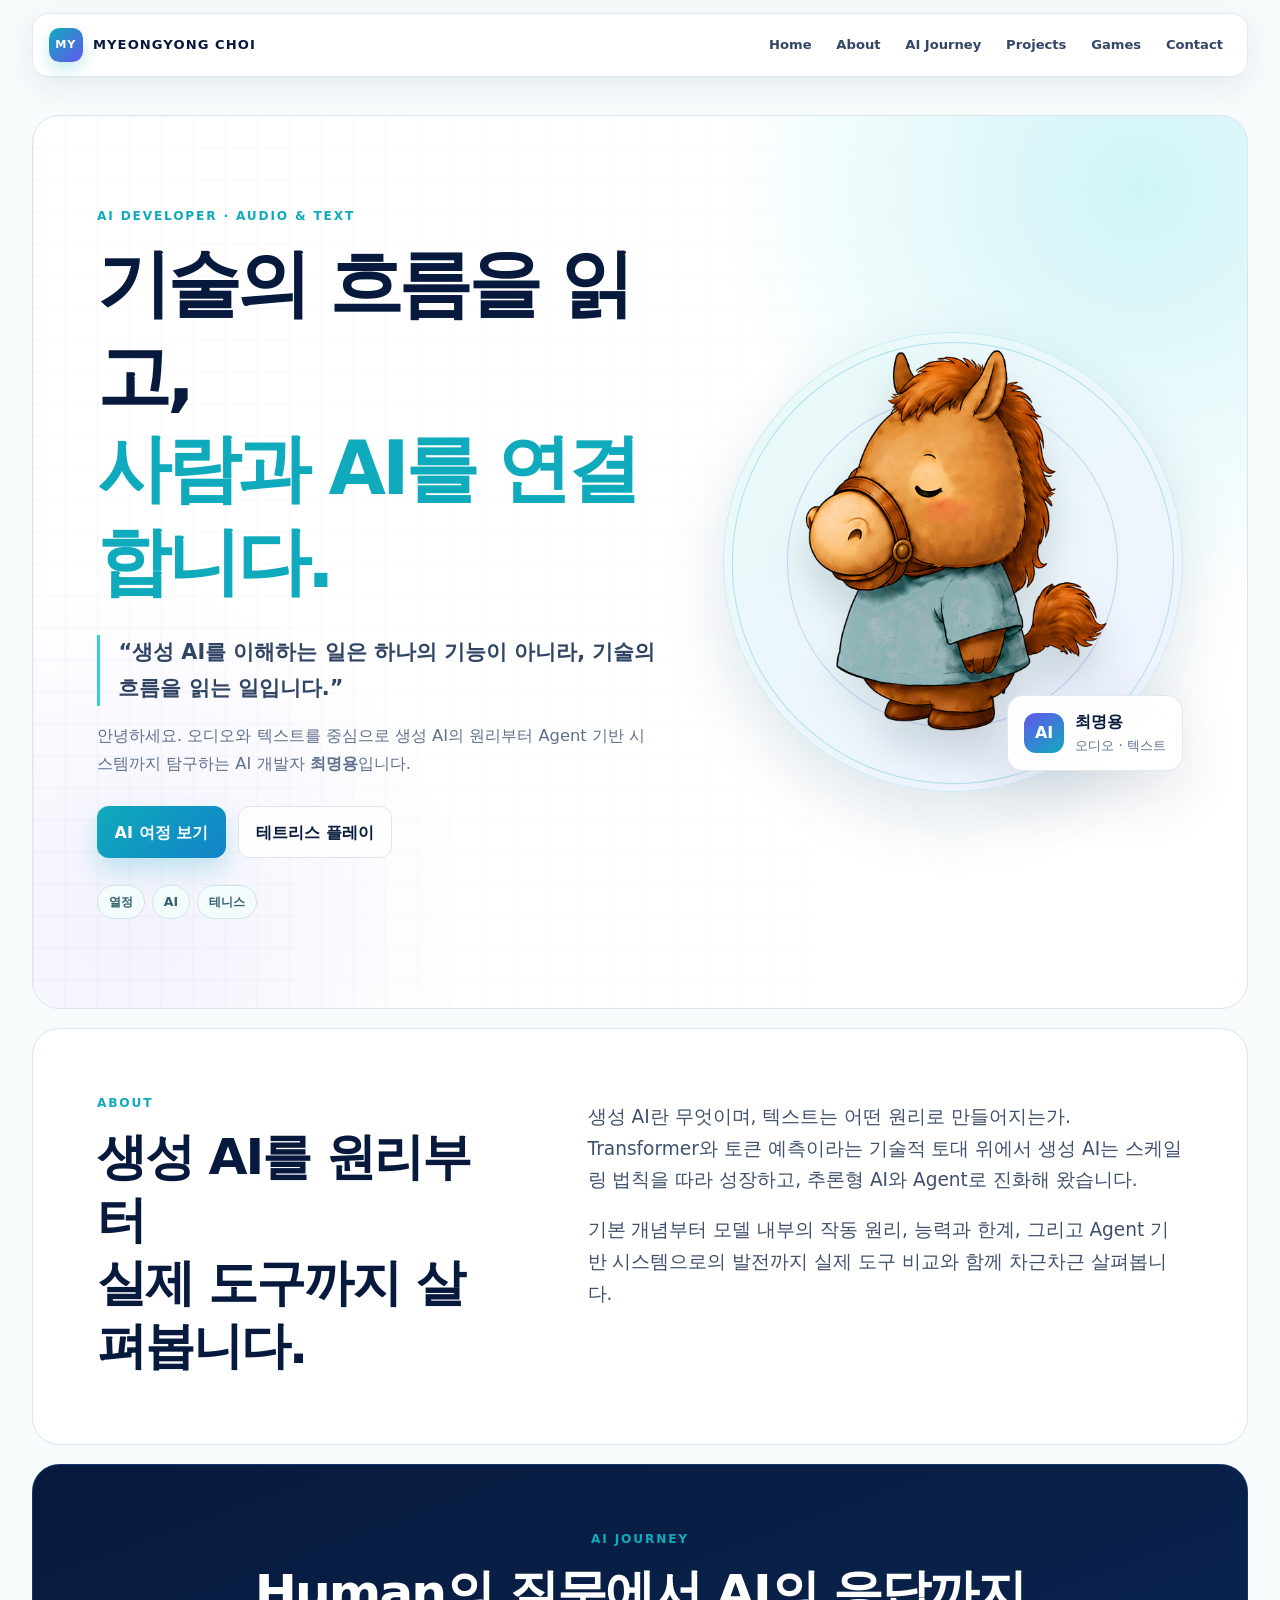
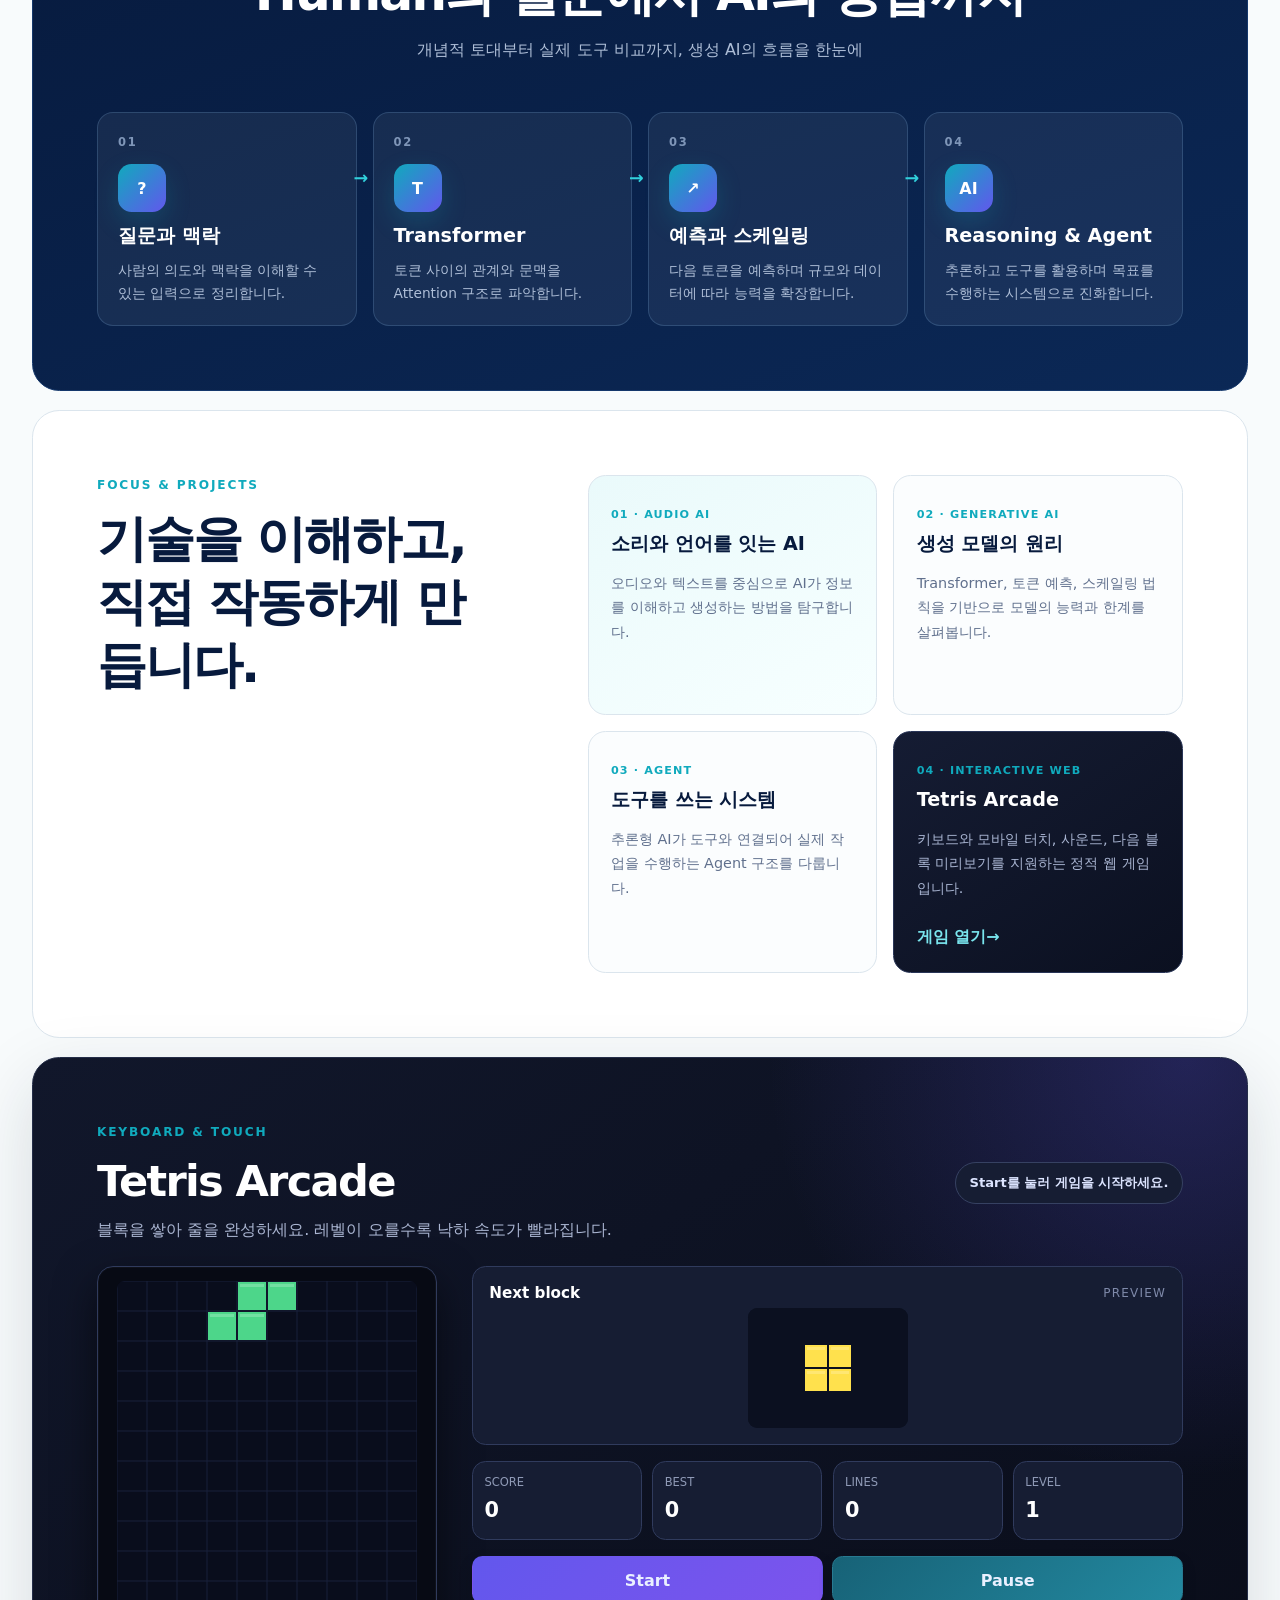
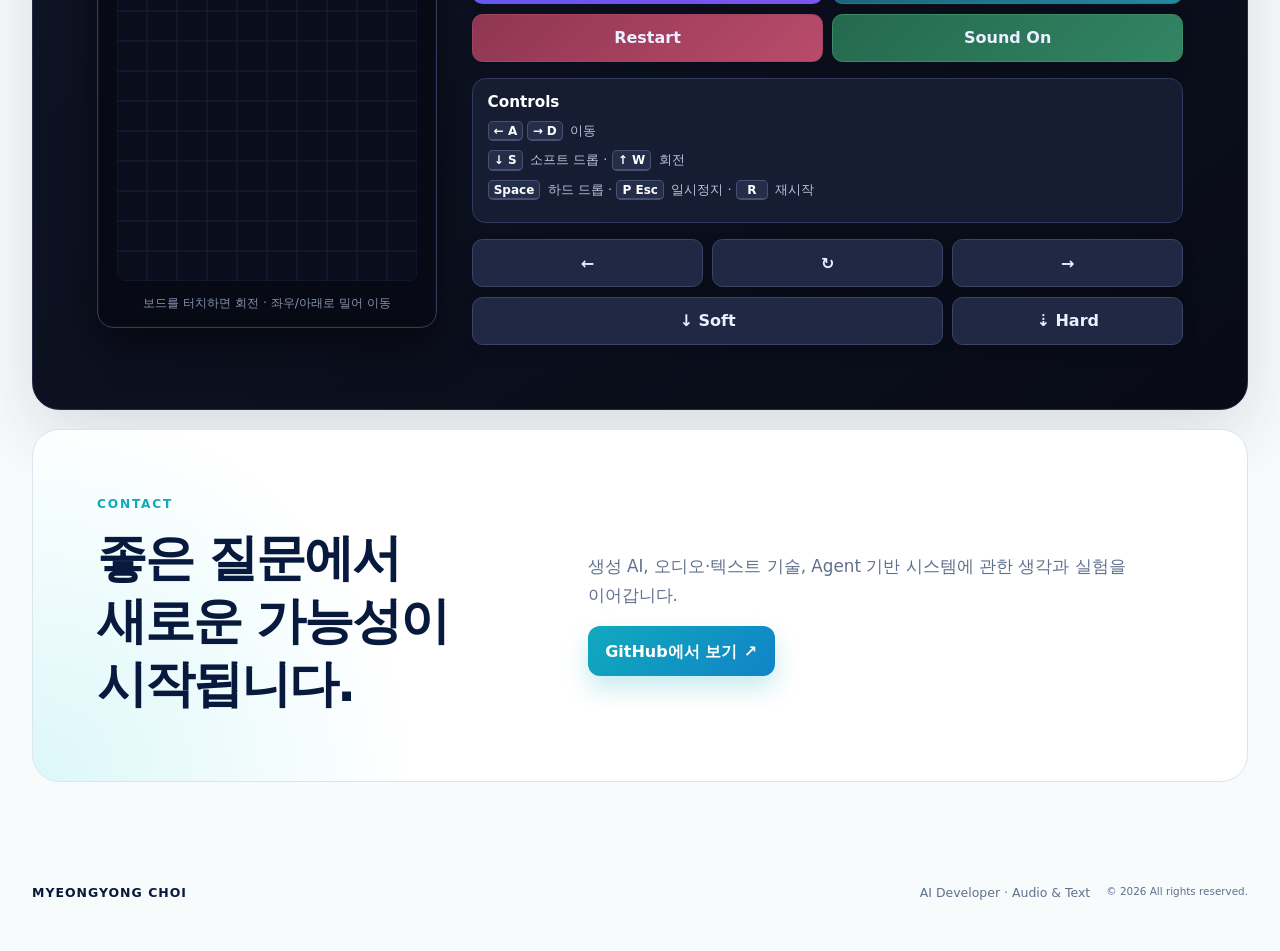
==== commit 5205a217: "Improve Tetris controls and game over UI" ====
--- a/index.html
+++ b/index.html
@@ -1,4 +1,4 @@
-<!doctype html>
+﻿<!doctype html>
 <html lang="ko">
 <head>
   <meta charset="utf-8">
@@ -6,14 +6,14 @@
   <meta name="description" content="생성 AI의 원리와 흐름을 탐구하는 AI 개발자 최명용의 프로페셔널 포트폴리오">
   <meta name="theme-color" content="#071a3d">
   <title>최명용 | AI Developer</title>
-  <link rel="stylesheet" href="styles.css?v=20260714-3">
+  <link rel="stylesheet" href="styles.css?v=20260714-4">
 </head>
 <body>
   <a class="skip-link" href="#main">본문으로 바로가기</a>
   <header class="site-header">
     <a class="brand" href="#home" aria-label="최명용 포트폴리오 홈">
       <span class="brand-mark" aria-hidden="true">MY</span>
-      <span>MYOUNG CHOI</span>
+      <span>MYEONGYONG CHOI</span>
     </a>
     <button id="menu" class="menu-button" type="button" aria-expanded="false" aria-controls="nav">메뉴</button>
     <nav id="nav" aria-label="주요 메뉴">
@@ -110,11 +110,22 @@
         <p id="status" class="status" role="status" aria-live="polite">Start를 눌러 게임을 시작하세요.</p>
       </div>
       <div class="game-layout">
-        <div class="board-card"><canvas id="board" width="300" height="600" tabindex="0" aria-label="테트리스 게임 보드"></canvas><p class="board-hint">보드를 터치하면 회전 · 좌우/아래로 밀어 이동</p></div>
+        <div class="board-card">
+          <div class="board-stage">
+            <canvas id="board" width="300" height="600" tabindex="0" aria-label="테트리스 게임 보드"></canvas>
+            <div id="game-over" class="game-over-overlay" hidden role="dialog" aria-modal="false" aria-labelledby="game-over-title">
+              <p class="game-over-label">Game Over</p>
+              <h3 id="game-over-title">다시 도전해 보세요!</h3>
+              <p>최종 점수 <strong id="final-score">0</strong></p>
+              <button type="button" data-a="restart" class="overlay-restart">Restart</button>
+            </div>
+          </div>
+          <p class="board-hint">보드를 터치하면 회전 · 좌우/아래로 밀어 이동</p>
+        </div>
         <aside class="game-sidebar" aria-label="테트리스 정보와 조작">
           <div class="next-card"><div class="card-title"><h3>Next block</h3><span>Preview</span></div><canvas id="next-board" width="160" height="120" aria-label="다음 테트로미노 미리보기"></canvas></div>
           <dl class="score-grid"><div><dt>Score</dt><dd id="score">0</dd></div><div><dt>Best</dt><dd id="high">0</dd></div><div><dt>Lines</dt><dd id="lines">0</dd></div><div><dt>Level</dt><dd id="level">1</dd></div></dl>
-          <div class="game-actions"><button data-a="start" class="accent">Start</button><button data-a="pause">Pause</button><button data-a="restart">Restart</button><button data-a="sound" id="sound-toggle" aria-pressed="true">Sound On</button></div>
+          <div class="game-actions"><button data-a="start" class="accent">Start</button><button data-a="pause" class="pause-button" aria-pressed="false">Pause</button><button data-a="restart" class="restart-button">Restart</button><button data-a="sound" id="sound-toggle" class="sound-button" aria-pressed="true">Sound On</button></div>
           <div class="key-guide"><h3>Controls</h3><p><kbd>← A</kbd><kbd>→ D</kbd> 이동</p><p><kbd>↓ S</kbd> 소프트 드롭 · <kbd>↑ W</kbd> 회전</p><p><kbd>Space</kbd> 하드 드롭 · <kbd>P Esc</kbd> 일시정지 · <kbd>R</kbd> 재시작</p></div>
           <div class="touch" aria-label="모바일 조작"><button data-a="left" aria-label="왼쪽">←</button><button data-a="rotate" aria-label="회전">↻</button><button data-a="right" aria-label="오른쪽">→</button><button data-a="down" aria-label="소프트 드롭">↓ Soft</button><button data-a="drop" aria-label="하드 드롭">⇣ Hard</button></div>
         </aside>
@@ -133,8 +144,8 @@
     </section>
   </main>
 
-  <footer><strong>MYOUNG CHOI</strong><span>AI Developer · Audio &amp; Text</span><small>© <span id="year"></span> All rights reserved.</small></footer>
-  <script src="game.js?v=20260714-3"></script>
-  <script src="script.js?v=20260714-3"></script>
+  <footer><strong>MYEONGYONG CHOI</strong><span>AI Developer · Audio &amp; Text</span><small>© <span id="year"></span> All rights reserved.</small></footer>
+  <script src="game.js?v=20260714-4"></script>
+  <script src="script.js?v=20260714-4"></script>
 </body>
-</html>
+</html>
--- a/styles.css
+++ b/styles.css
@@ -1,4 +1,4 @@
-:root{--navy:#071a3d;--navy-2:#0d2d62;--teal:#10aabd;--cyan:#31d0dc;--violet:#6257ed;--ink:#102241;--muted:#60708d;--line:#dbe5ed;--soft:#f3f8fa;--white:#fff;--dark:#080d1b;--max:76rem;--shadow:0 22px 60px rgba(12,45,79,.12)}
+﻿:root{--navy:#071a3d;--navy-2:#0d2d62;--teal:#10aabd;--cyan:#31d0dc;--violet:#6257ed;--ink:#102241;--muted:#60708d;--line:#dbe5ed;--soft:#f3f8fa;--white:#fff;--dark:#080d1b;--max:76rem;--shadow:0 22px 60px rgba(12,45,79,.12)}
 *{box-sizing:border-box}
 html{scroll-behavior:smooth;scroll-padding-top:6rem}
 body{margin:0;min-width:0;background:#f8fbfc;color:var(--ink);font:1rem/1.7 "Pretendard","Noto Sans KR","Malgun Gothic",system-ui,sans-serif;overflow-x:hidden}
@@ -78,13 +78,14 @@
 .game-layout{display:grid;grid-template-columns:minmax(260px,340px) minmax(260px,1fr);gap:clamp(1rem,3vw,2.2rem);align-items:start}
 .board-card{padding:clamp(.55rem,2vw,.9rem);border:1px solid #303b5d;border-radius:1rem;background:#070a14;box-shadow:inset 0 0 0 1px #ffffff08,0 16px 40px #0008}
 .board-card canvas{display:block;width:100%;height:auto;max-width:300px;margin:auto;background:#090d1c;border-radius:.45rem;touch-action:none}
+.board-stage{position:relative;max-width:300px;margin:auto;overflow:hidden;border-radius:.45rem}.game-over-overlay{position:absolute;z-index:4;inset:0;display:grid;align-content:center;justify-items:center;padding:1.5rem;color:#eaf0ff;background:linear-gradient(160deg,rgba(5,9,20,.88),rgba(18,25,50,.94));text-align:center;backdrop-filter:blur(4px);animation:game-over-in .32s ease-out}.game-over-overlay[hidden]{display:none}.game-over-label{margin:0;color:#ff7189;font-size:.78rem;font-weight:900;letter-spacing:.18em;text-transform:uppercase}.game-over-overlay h3{margin:.45rem 0;color:#fff;font-size:1.5rem}.game-over-overlay p{margin:.2rem 0 1.2rem;color:#b9c5df}.game-over-overlay strong{color:#fff;font-size:1.25rem}.overlay-restart{min-width:9rem;min-height:3rem;border:1px solid rgba(255,255,255,.2);border-radius:.7rem;color:#fff;background:linear-gradient(135deg,#ff5f7d,#d83f68);font-weight:900;cursor:pointer;box-shadow:0 12px 28px rgba(216,63,104,.32);transition:transform .18s ease,filter .18s ease,box-shadow .18s ease}.overlay-restart:hover{filter:brightness(1.1);transform:translateY(-2px);box-shadow:0 16px 32px rgba(216,63,104,.42)}.overlay-restart:active{transform:translateY(1px) scale(.98)}@keyframes game-over-in{from{opacity:0;transform:scale(1.03)}to{opacity:1;transform:scale(1)}}
 .board-hint{margin:.65rem 0 0;color:#8792af;font-size:.78rem;text-align:center}
 .game-sidebar{display:grid;gap:1rem}.next-card,.score-grid>div,.key-guide{border:1px solid #303b5d;border-radius:.85rem;background:#161d33}
 .next-card{padding:1rem}.card-title{display:flex;align-items:center;justify-content:space-between}.card-title h3,.key-guide h3{margin:0;font-size:.95rem}.card-title span{color:#7f8aaa;font-size:.75rem;text-transform:uppercase;letter-spacing:.1em}
 .next-card canvas{display:block;width:160px;max-width:100%;height:120px;margin:.3rem auto 0;background:#0b1020;border-radius:.6rem}
 .score-grid{display:grid;grid-template-columns:repeat(4,1fr);gap:.65rem;margin:0}.score-grid>div{padding:.7rem}.score-grid dt{color:#8f9ab6;font-size:.72rem;text-transform:uppercase}.score-grid dd{margin:0;color:#fff;font-size:1.3rem;font-weight:900}
 .game-actions,.touch{display:grid;gap:.6rem}.game-actions{grid-template-columns:repeat(2,1fr)}.touch{grid-template-columns:repeat(3,1fr)}.touch button:nth-child(4){grid-column:1/3}
-.game-actions button,.touch button{min-height:3rem;border:1px solid #3a4568;border-radius:.65rem;color:#eaf0ff;background:#202944;font-weight:800;cursor:pointer;touch-action:manipulation}.game-actions button:hover,.touch button:hover{background:#2a3556}.game-actions .accent{border-color:transparent;background:linear-gradient(135deg,var(--accent,var(--violet)),#7c54ed)}.game-actions [aria-pressed=false]{color:#9ca7c2;background:#11172a}
+.game-actions button,.touch button{min-height:3rem;border:1px solid #3a4568;border-radius:.65rem;color:#eaf0ff;background:#202944;font-weight:800;cursor:pointer;touch-action:manipulation;box-shadow:0 6px 14px rgba(0,0,0,.18);transition:transform .18s ease,background .24s ease,border-color .24s ease,box-shadow .24s ease,filter .18s ease}.game-actions button:hover,.touch button:hover{background:#2a3556;border-color:#56658f;transform:translateY(-2px);box-shadow:0 10px 20px rgba(0,0,0,.26)}.game-actions button:active,.touch button:active{transform:translateY(1px) scale(.98);filter:brightness(.92);box-shadow:0 3px 8px rgba(0,0,0,.2)}.game-actions .accent{border-color:transparent;background:linear-gradient(135deg,var(--violet),#7c54ed)}.game-actions .pause-button{border-color:#287a91;background:linear-gradient(135deg,#176277,#2389a0)}.game-actions .pause-button[aria-pressed=true]{border-color:#f0b54b;color:#221906;background:linear-gradient(135deg,#ffd369,#f0a83c);box-shadow:0 8px 20px rgba(240,168,60,.28)}.game-actions .restart-button{border-color:#a34561;background:linear-gradient(135deg,#8f3652,#b94b6b)}.game-actions .sound-button[aria-pressed=true]{border-color:#3d8a68;background:linear-gradient(135deg,#24694f,#328563)}.game-actions .sound-button[aria-pressed=false]{border-color:#3a4568;color:#9ca7c2;background:#11172a}
 .key-guide{padding:.9rem;color:#b8c2dc;font-size:.82rem}.key-guide p{margin:.45rem 0}.key-guide kbd{display:inline-block;min-width:2rem;margin-right:.2rem;padding:.12rem .32rem;border:1px solid #455173;border-bottom-width:2px;border-radius:.3rem;color:#fff;background:#252e49;text-align:center;font:700 .75rem system-ui}
 .contact-section{align-items:center;background:radial-gradient(circle at 0 100%,rgba(49,208,220,.17),transparent 30%),#fff}
 .contact-copy p{max-width:34rem;color:var(--muted);font-size:1.05rem}
@@ -95,4 +96,4 @@
 @media(max-width:58rem){.hero{grid-template-columns:1fr;min-height:auto}.hero-copy{text-align:center}.hero blockquote,.hero-summary{margin-inline:auto}.hero-actions,.keyword-list{justify-content:center}.hero-visual{min-height:28rem}.hero-visual::before{width:min(80vw,28rem)}.hero-visual img{width:min(68vw,22rem)}.profile-chip{right:10%}.intro-section,.focus-section,.contact-section{grid-template-columns:1fr}.journey-grid{grid-template-columns:repeat(2,1fr)}.journey-grid li:nth-child(2)::after{display:none}.game-layout{grid-template-columns:minmax(250px,310px) minmax(240px,1fr)}.score-grid{grid-template-columns:repeat(2,1fr)}}
 @media(max-width:43.75rem){.site-header{flex-wrap:wrap;top:.35rem}.menu-button{display:block}nav{display:none;width:100%;flex-direction:column;align-items:stretch;border-top:1px solid var(--line);padding-top:.5rem}nav.open{display:flex}nav a{width:100%}.hero-visual{min-height:24rem}.profile-chip{right:1%;bottom:4%}.journey-grid,.focus-grid{grid-template-columns:1fr}.journey-grid li::after{display:none}.heading{display:block}.status{display:inline-block;margin-top:.8rem}.game-layout{grid-template-columns:1fr}.board-card,.game-sidebar{width:100%;max-width:340px;margin:auto}.score-grid{grid-template-columns:repeat(2,1fr)}.score-grid dd{font-size:1.05rem}footer{grid-template-columns:1fr;text-align:center}}
 @media(max-width:28rem){.site-header,main,footer{width:min(100% - 1rem,var(--max))}section{padding:1.25rem;border-radius:1.15rem}.hero{padding-top:2.5rem}.hero h1{font-size:2.15rem}.hero-visual{min-height:21rem}.hero-visual img{width:78vw}.profile-chip{padding:.55rem .7rem}.profile-chip small{font-size:.65rem}.game-actions{grid-template-columns:1fr 1fr}}
-@media(prefers-reduced-motion:reduce){html{scroll-behavior:auto}.hero-visual img{animation:none}.button,.focus-card{transition:none}}
+@media(prefers-reduced-motion:reduce){html{scroll-behavior:auto}.hero-visual img,.game-over-overlay{animation:none}.button,.focus-card,.game-actions button,.touch button,.overlay-restart{transition:none}}
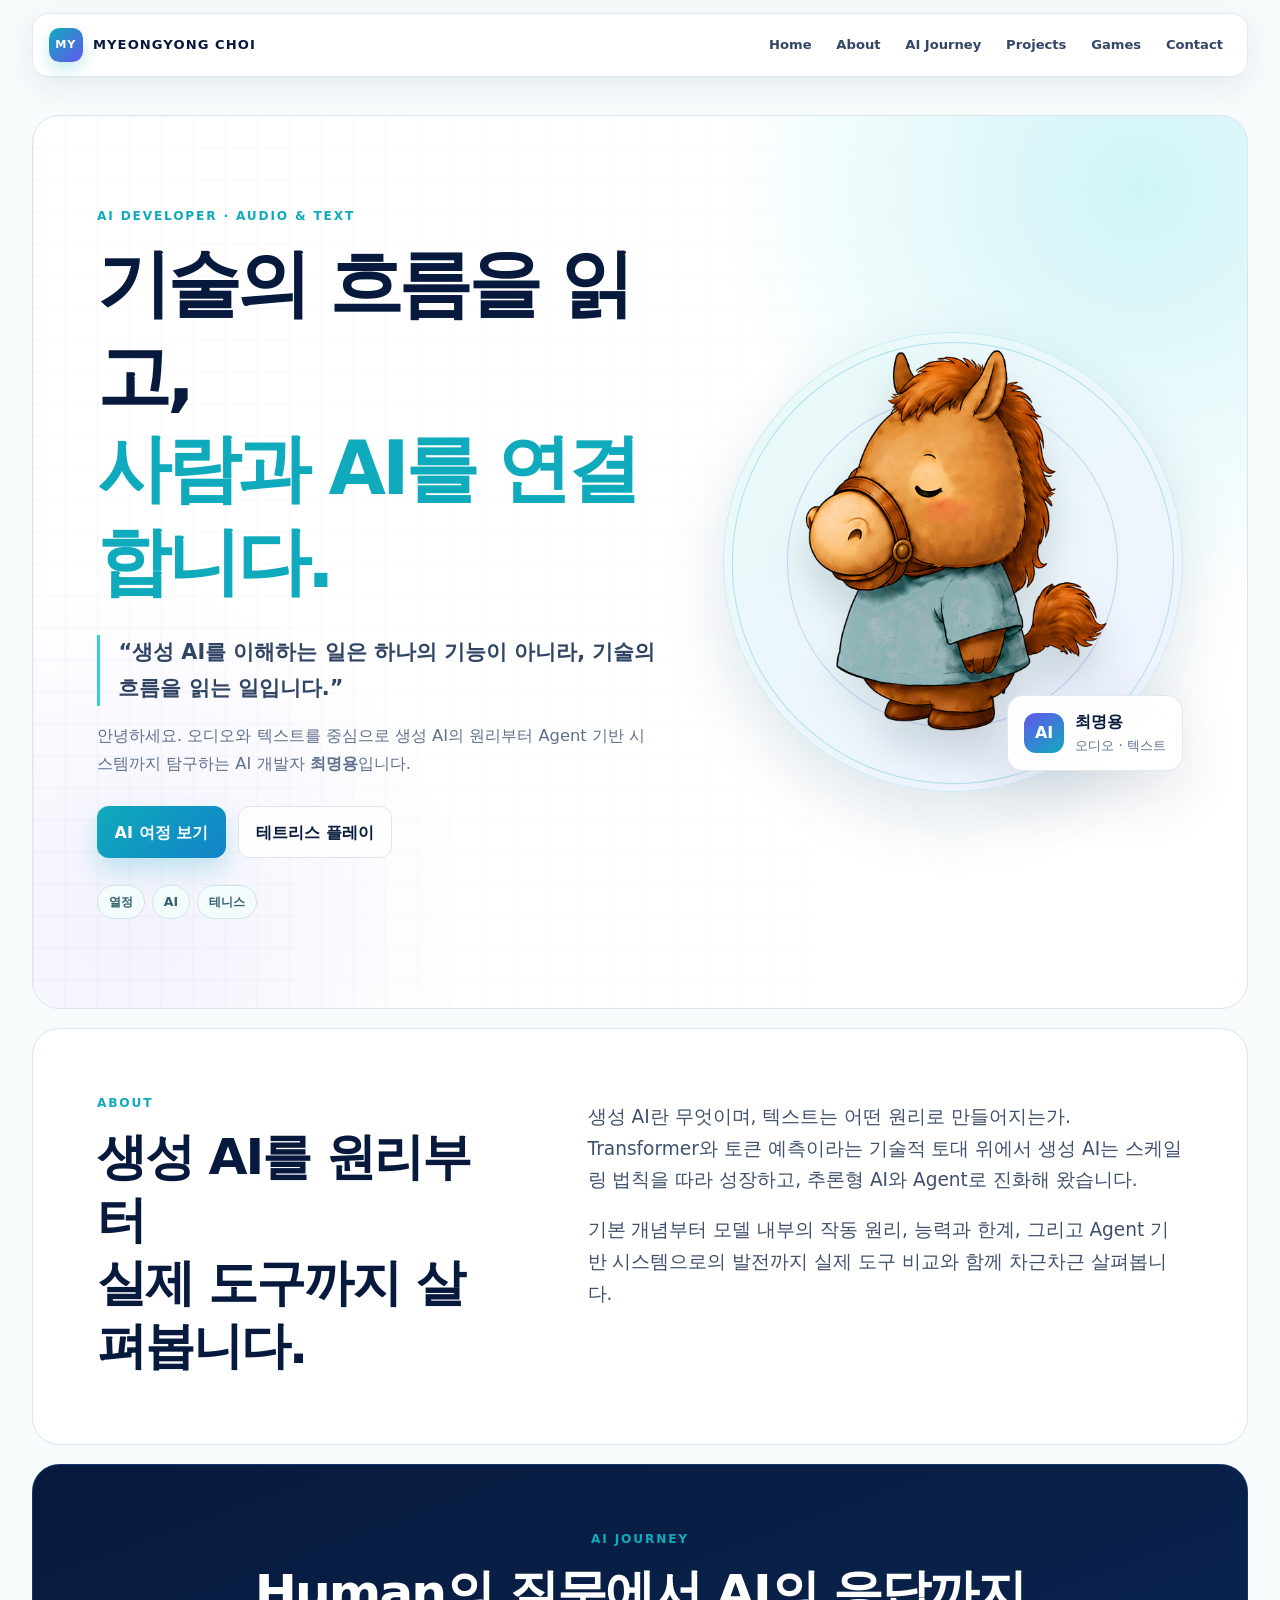
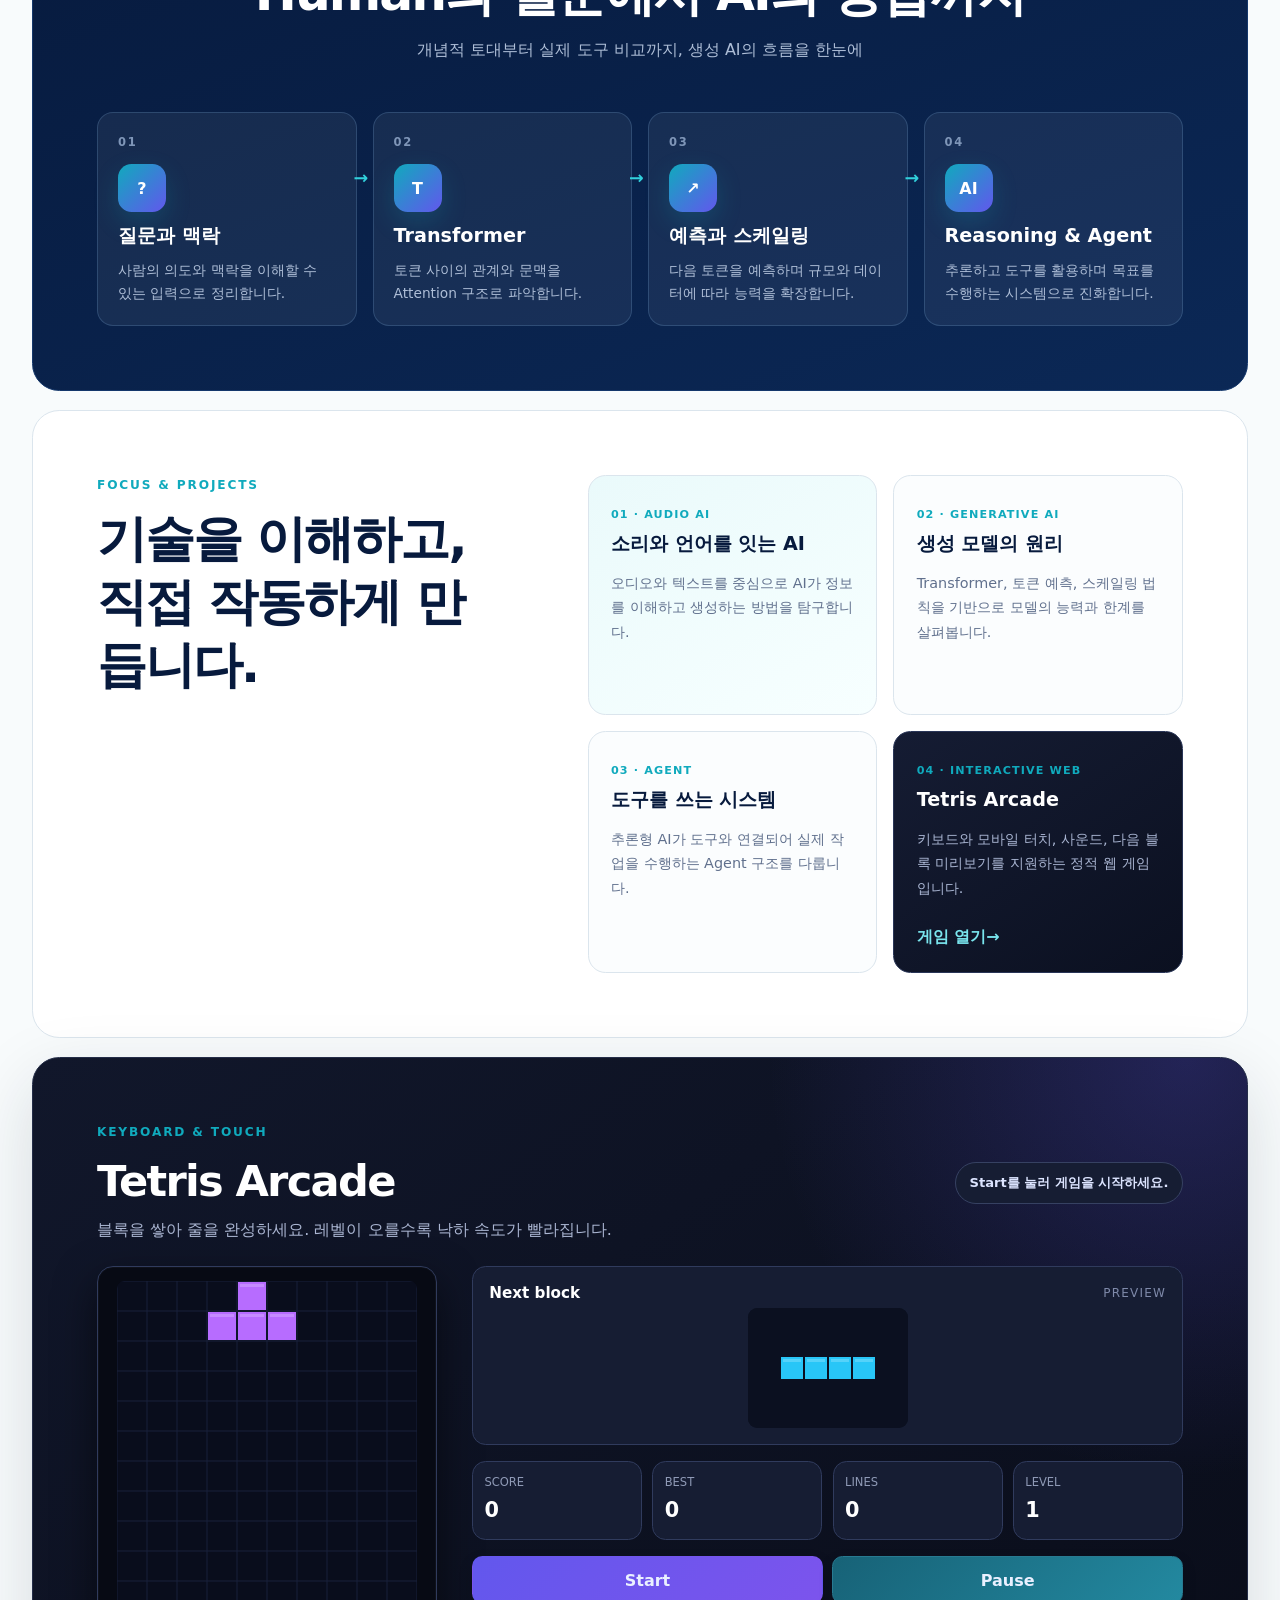
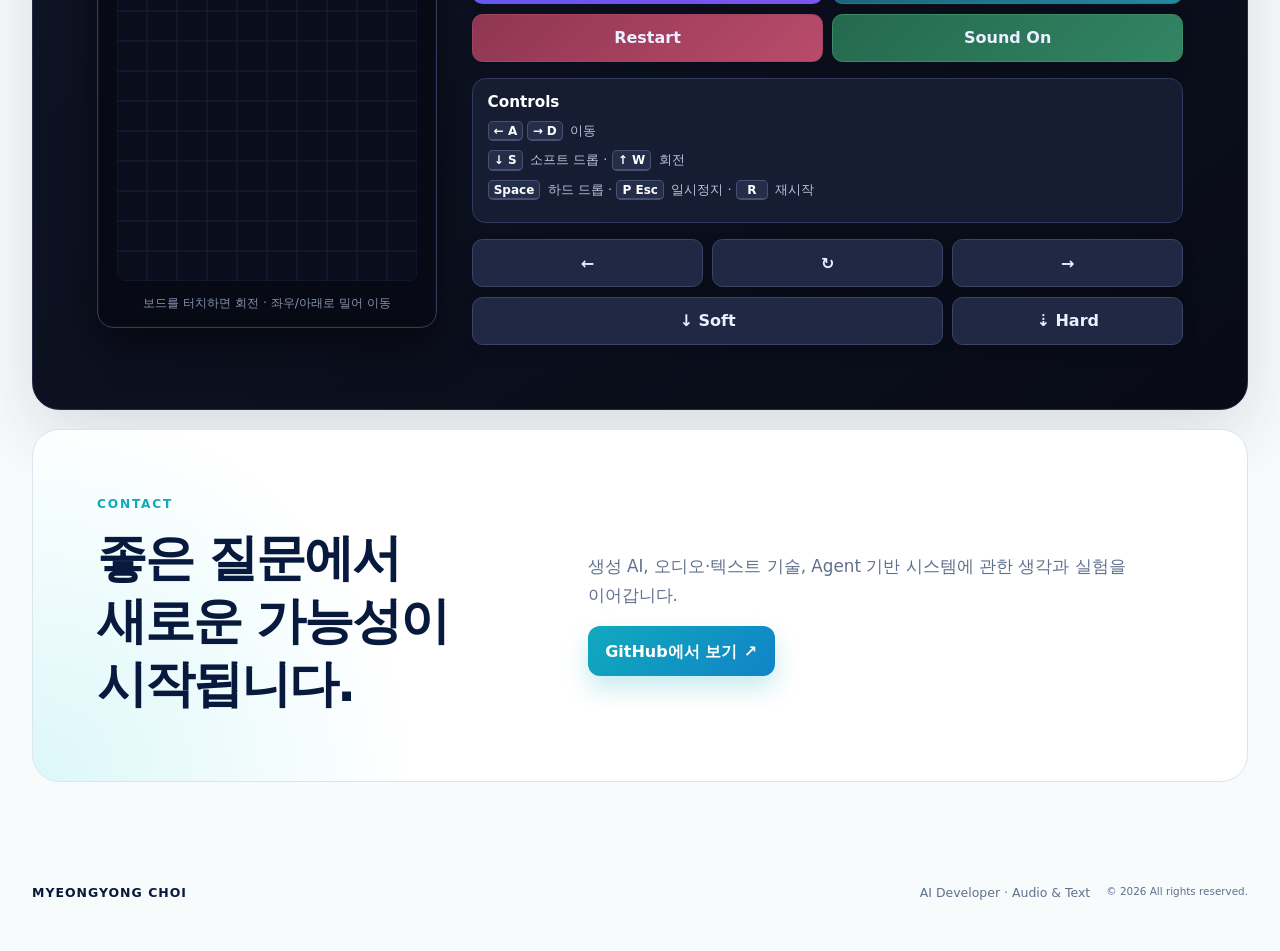
==== commit 858d6ac5: "CR-GAME-UX-02 finalize Tetris UI verification" ====
--- a/index.html
+++ b/index.html
@@ -5,8 +5,9 @@
   <meta name="viewport" content="width=device-width, initial-scale=1">
   <meta name="description" content="생성 AI의 원리와 흐름을 탐구하는 AI 개발자 최명용의 프로페셔널 포트폴리오">
   <meta name="theme-color" content="#071a3d">
+  <link rel="icon" href="data:,">
   <title>최명용 | AI Developer</title>
-  <link rel="stylesheet" href="styles.css?v=20260714-4">
+  <link rel="stylesheet" href="styles.css?v=20260714-5">
 </head>
 <body>
   <a class="skip-link" href="#main">본문으로 바로가기</a>
@@ -145,7 +146,7 @@
   </main>
 
   <footer><strong>MYEONGYONG CHOI</strong><span>AI Developer · Audio &amp; Text</span><small>© <span id="year"></span> All rights reserved.</small></footer>
-  <script src="game.js?v=20260714-4"></script>
-  <script src="script.js?v=20260714-4"></script>
+  <script src="game.js?v=20260714-5"></script>
+  <script src="script.js?v=20260714-5"></script>
 </body>
-</html>+</html>
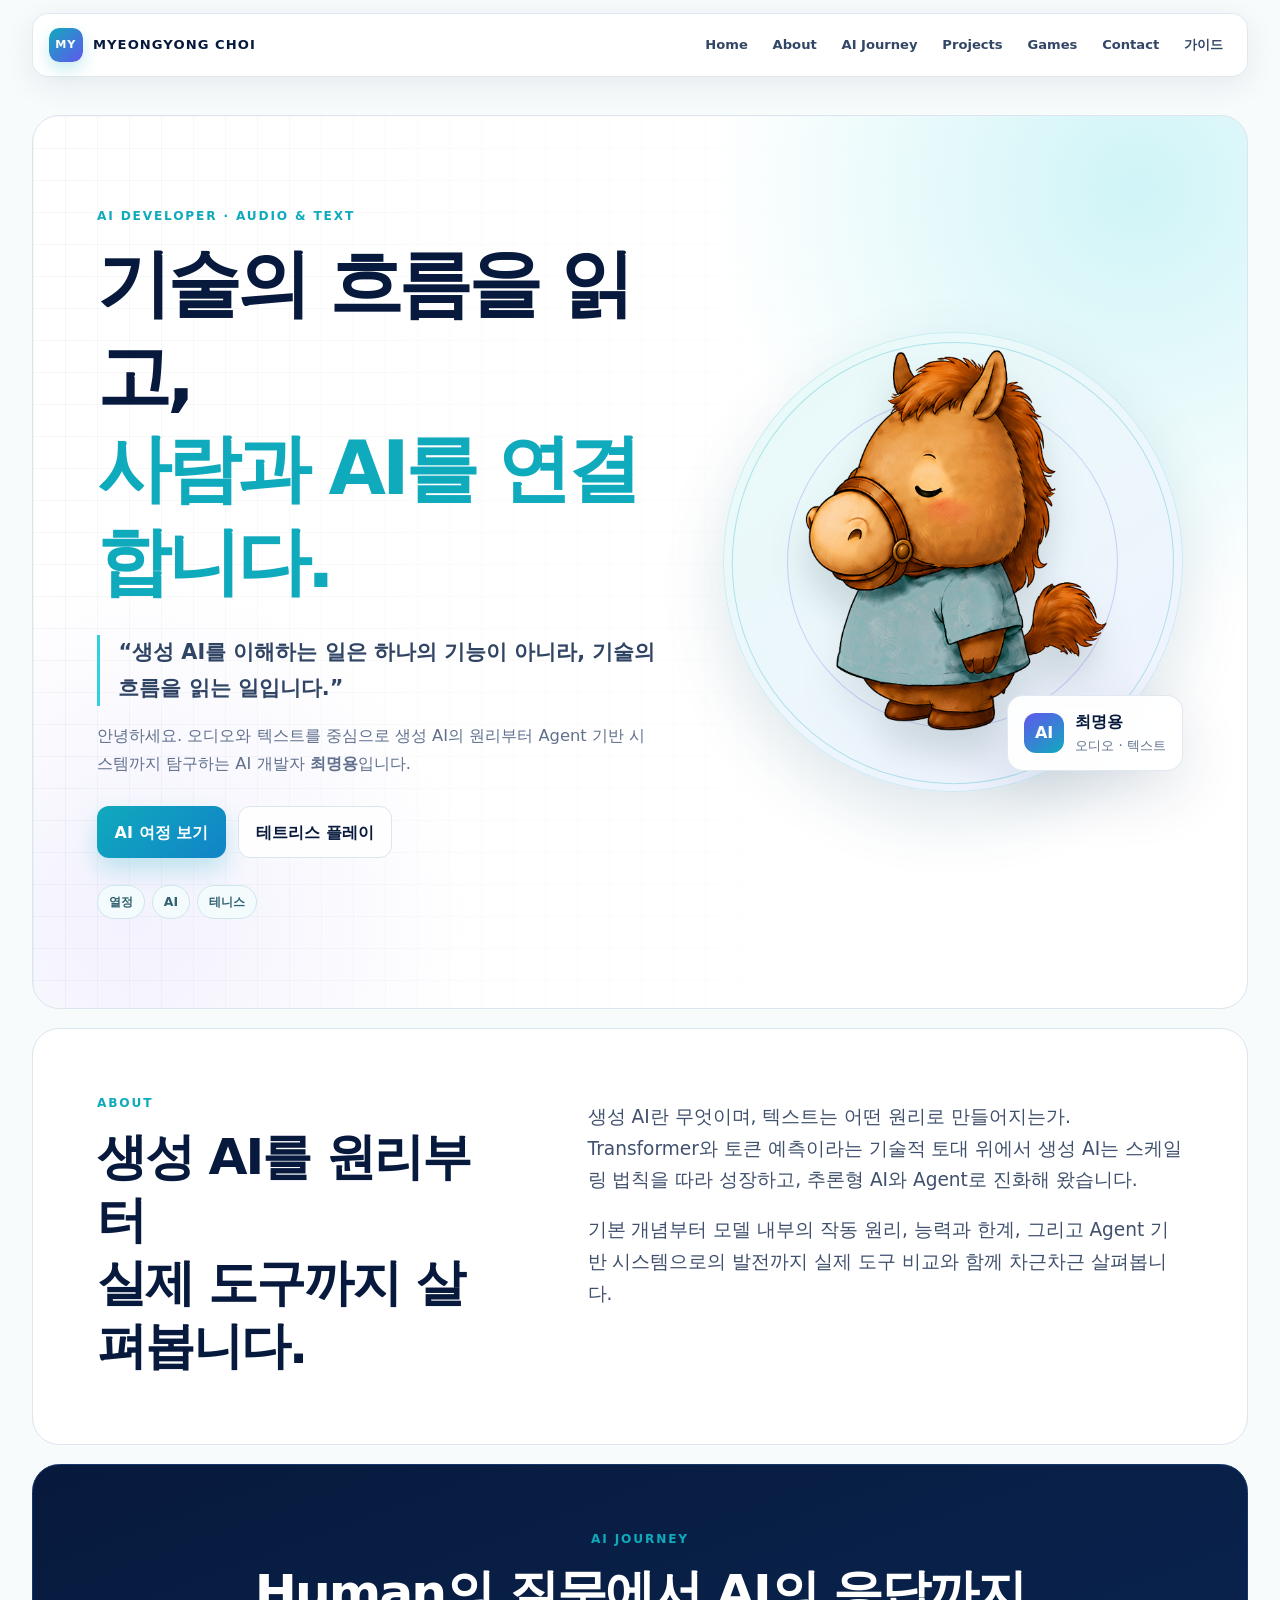
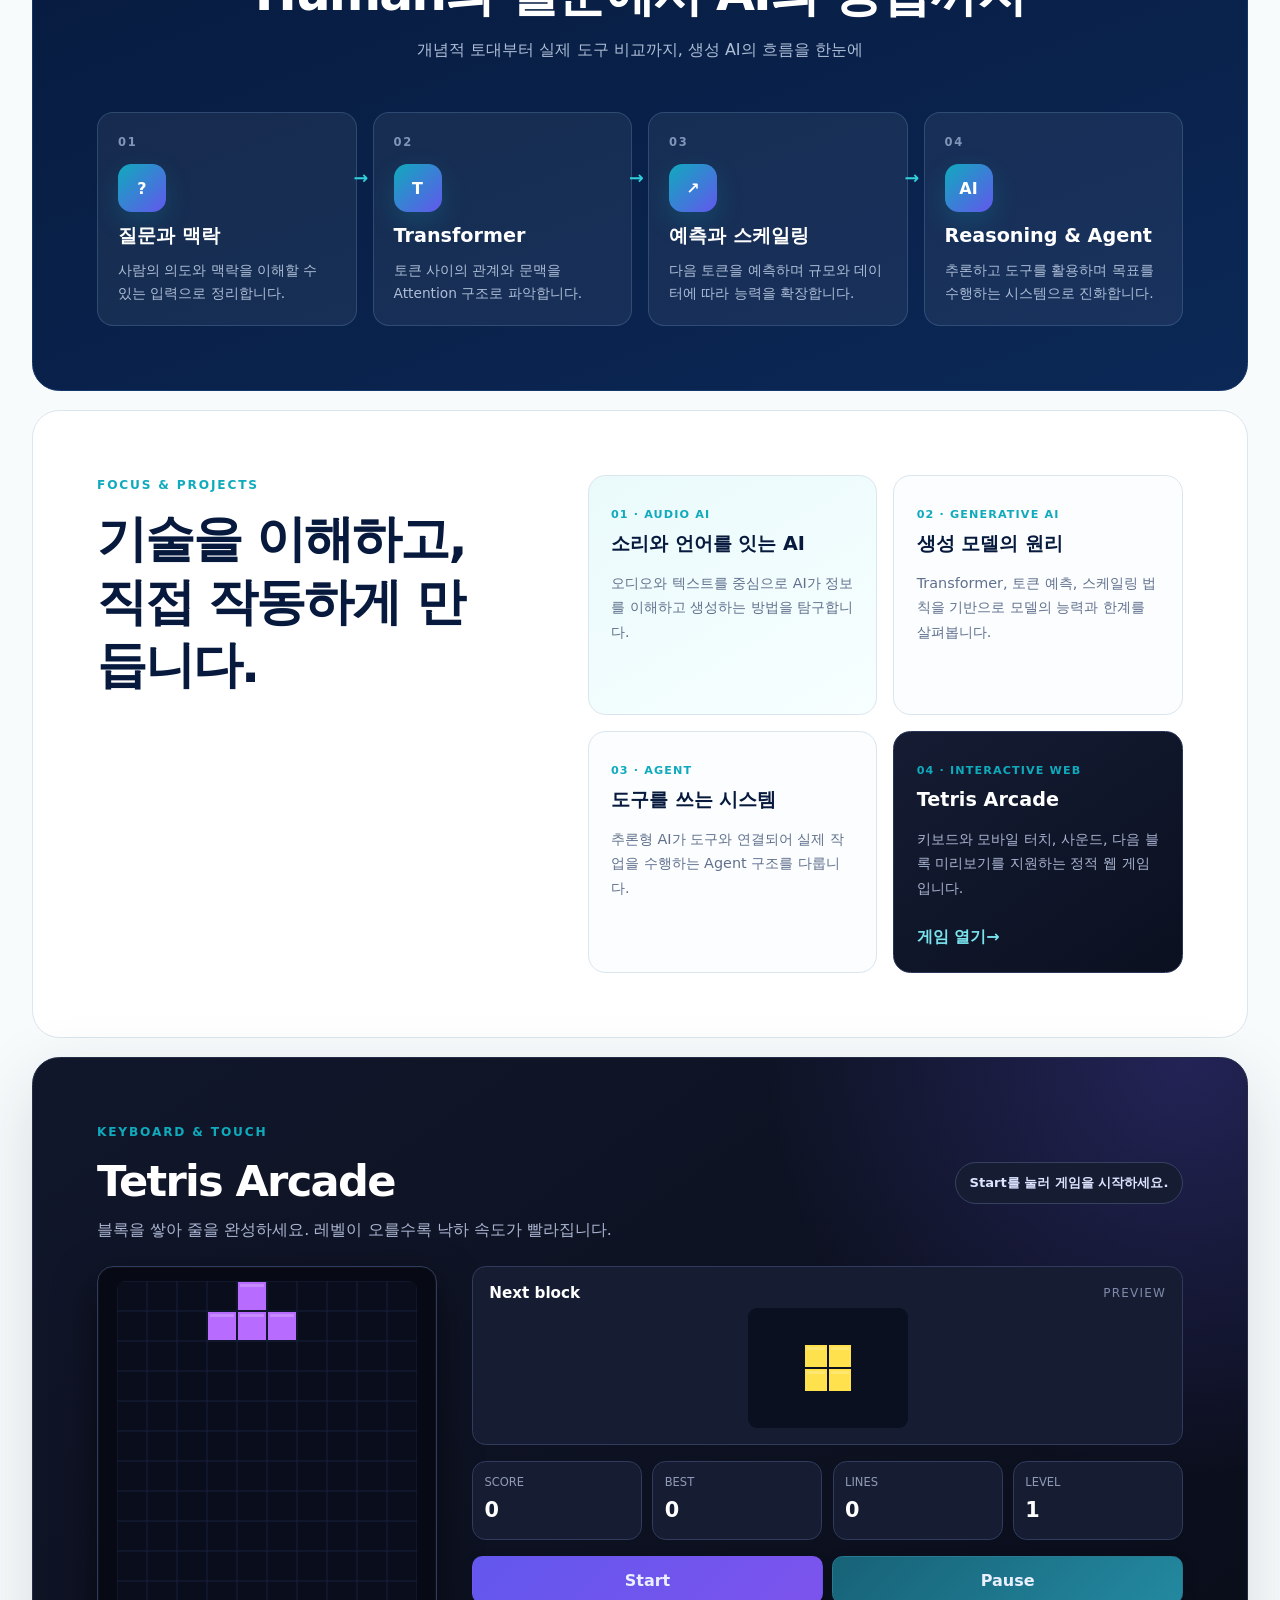
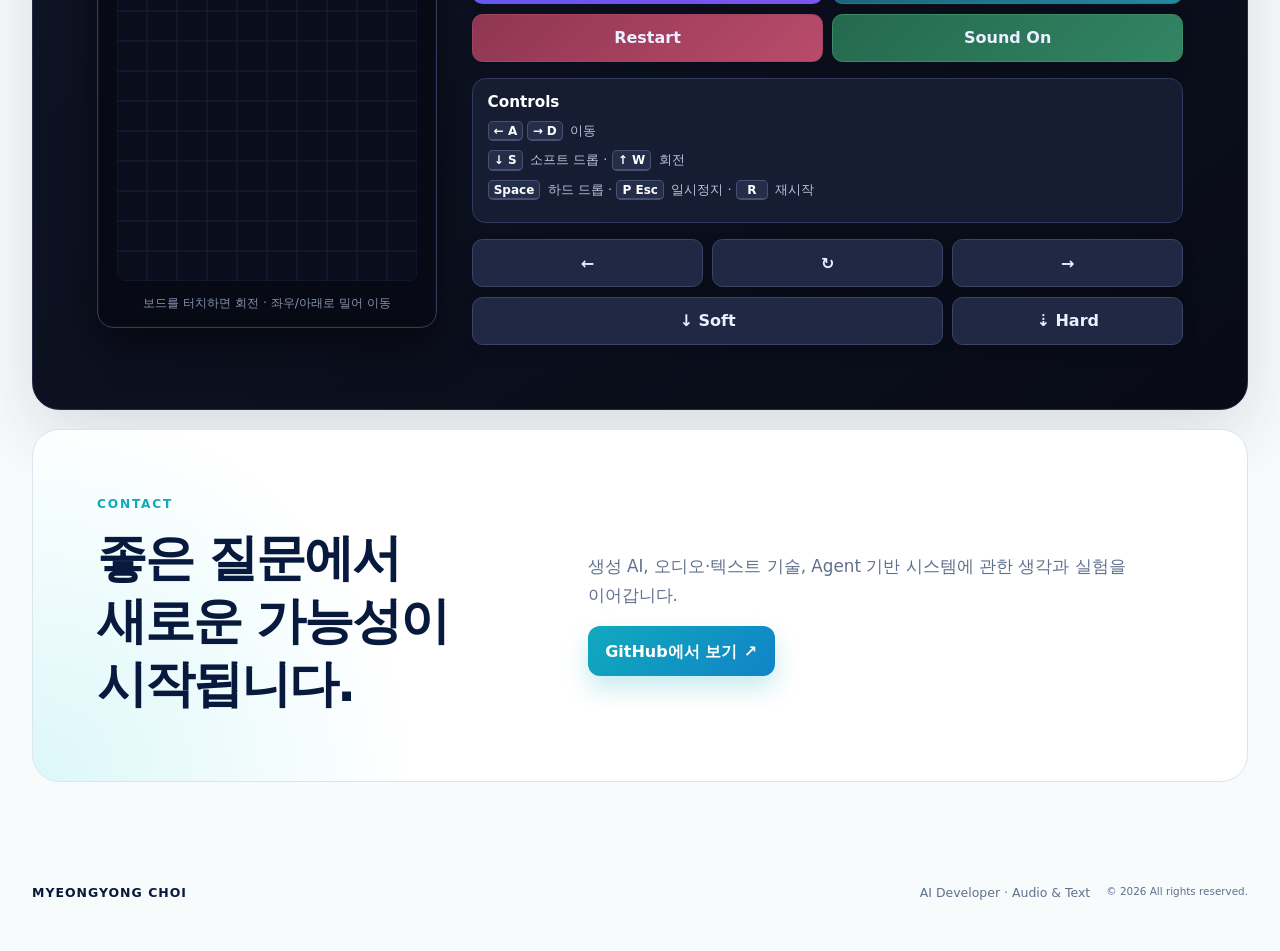
==== commit ad28778d: "Add GitHub Pages subpages and illustrated Korean setup guide" ====
--- a/index.html
+++ b/index.html
@@ -24,6 +24,7 @@
       <a href="#projects">Projects</a>
       <a href="#games">Games</a>
       <a href="#contact">Contact</a>
+      <a href="guides/">가이드</a>
     </nav>
   </header>
 
